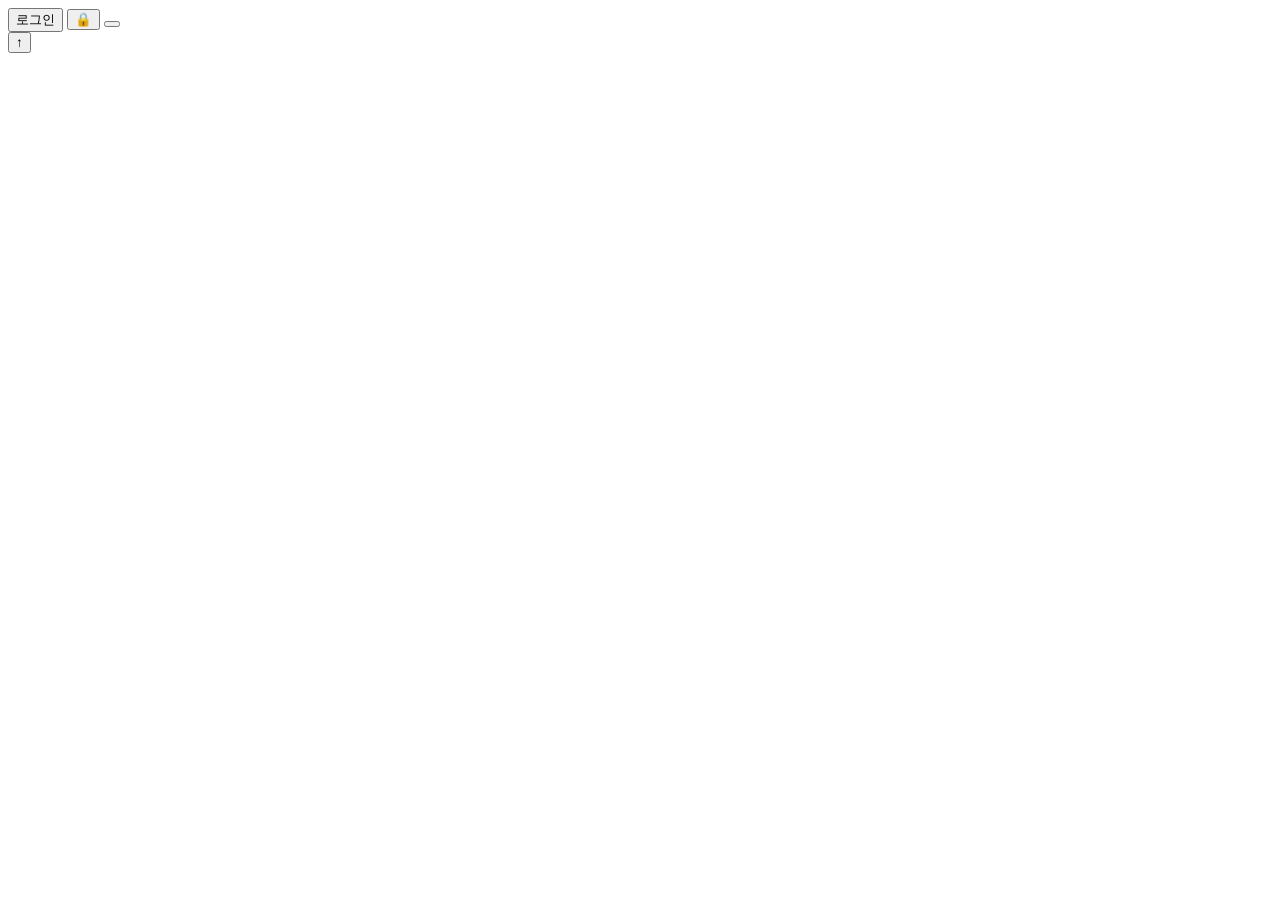
==== index.html @ ef43ac32 "Add files via upload" ====
<!doctype html>
<html lang="ko">
<head>
  <meta charset="utf-8">
  <meta name="viewport" content="width=device-width, initial-scale=1">
  <title>교육사회학</title>
  <link rel="stylesheet" href="styles.css">
</head>
<body>
  <header class="site-header" id="top">
    <div class="header-inner">
      <a class="brand" href="#top" id="brand"></a>
      <nav class="nav" id="nav" aria-label="주요 메뉴"></nav>
      <button class="auth-btn" id="authBtn" type="button">로그인</button>
      <button class="lock-btn" id="lockBtn" type="button" aria-label="관리자 로그인" title="관리자">🔒</button>
      <button class="menu-toggle" id="menuToggle" aria-label="메뉴 열기" aria-expanded="false" aria-controls="nav">
        <span></span><span></span><span></span>
      </button>
    </div>
  </header>

  <main id="app"></main>

  <footer class="site-footer" id="instructor"></footer>

  <button class="to-top" id="toTop" aria-label="맨 위로" title="맨 위로">↑</button>

  <script src="config.js"></script>
  <script src="store.js"></script>
  <script src="app.js"></script>
  <script src="participate.js"></script>
  <script src="sha256.js"></script>
  <script src="admin.js"></script>
  <script src="quiz.js"></script>
</body>
</html>
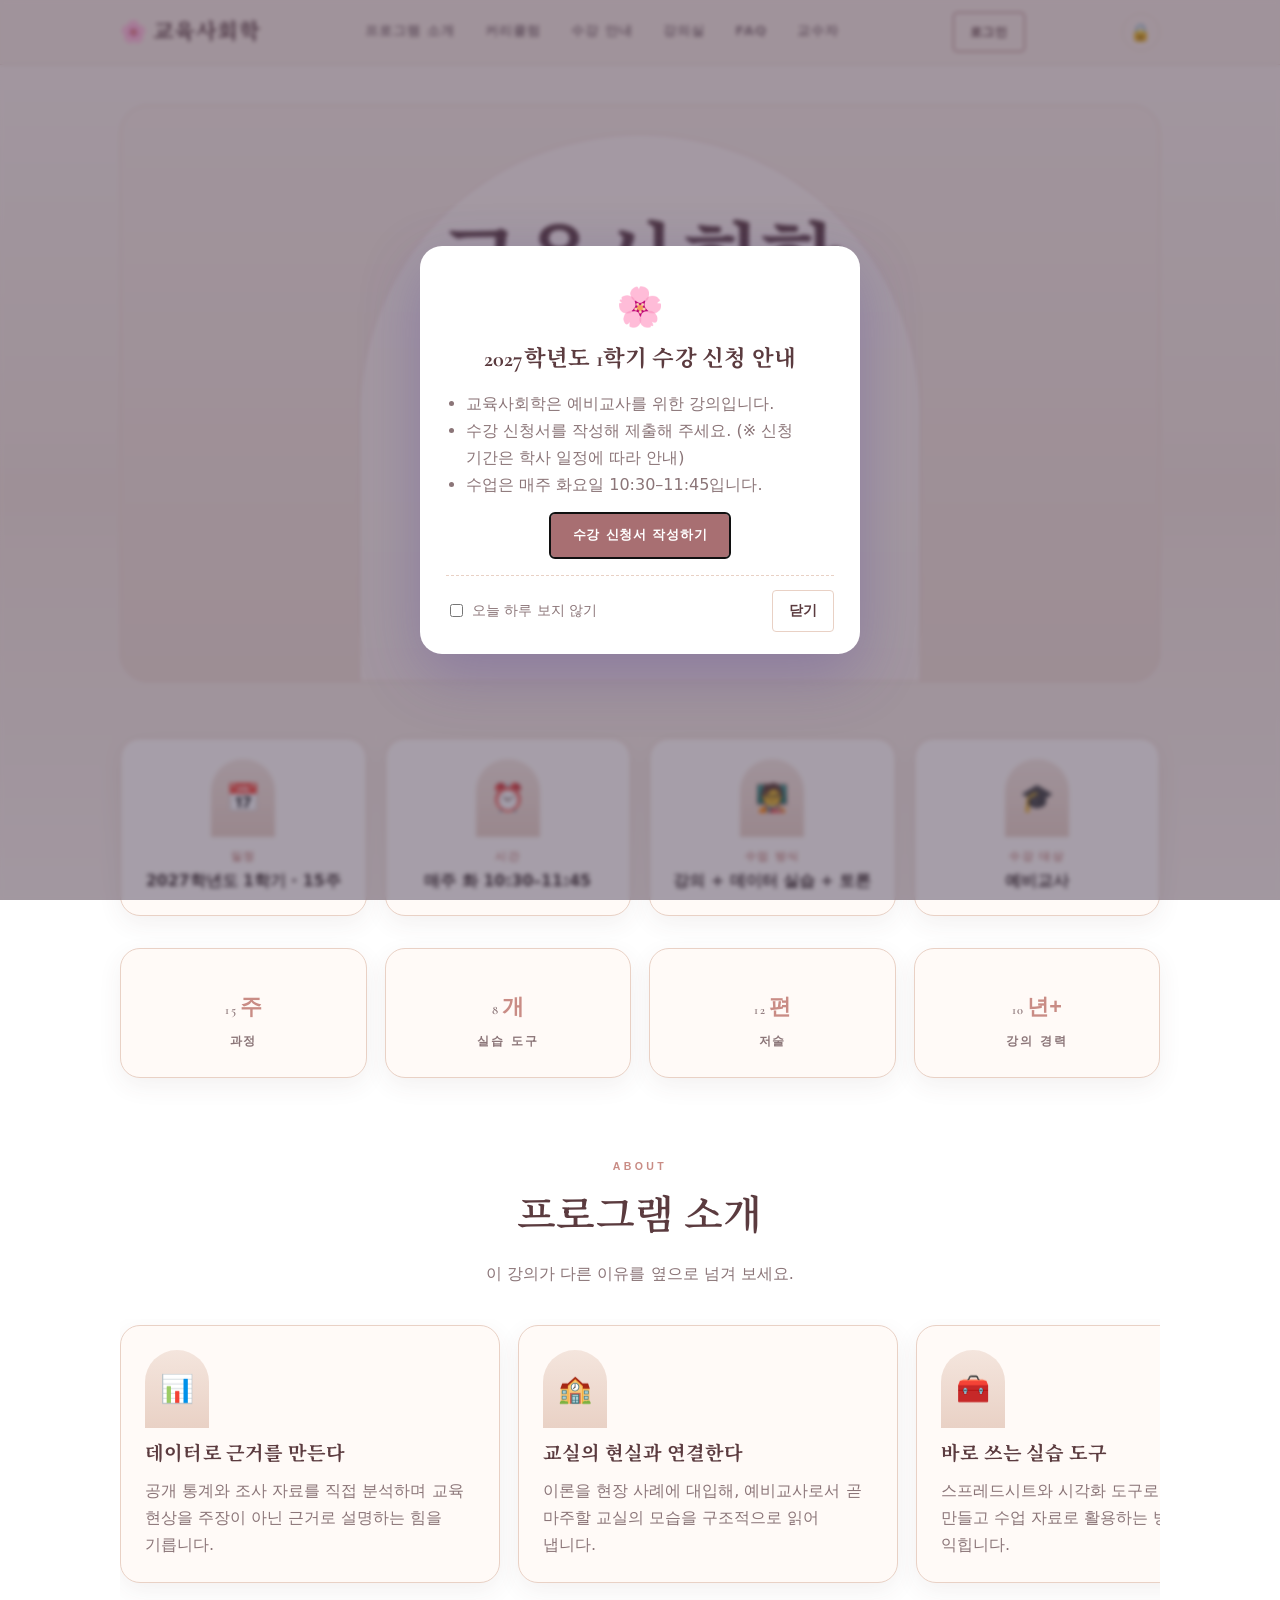
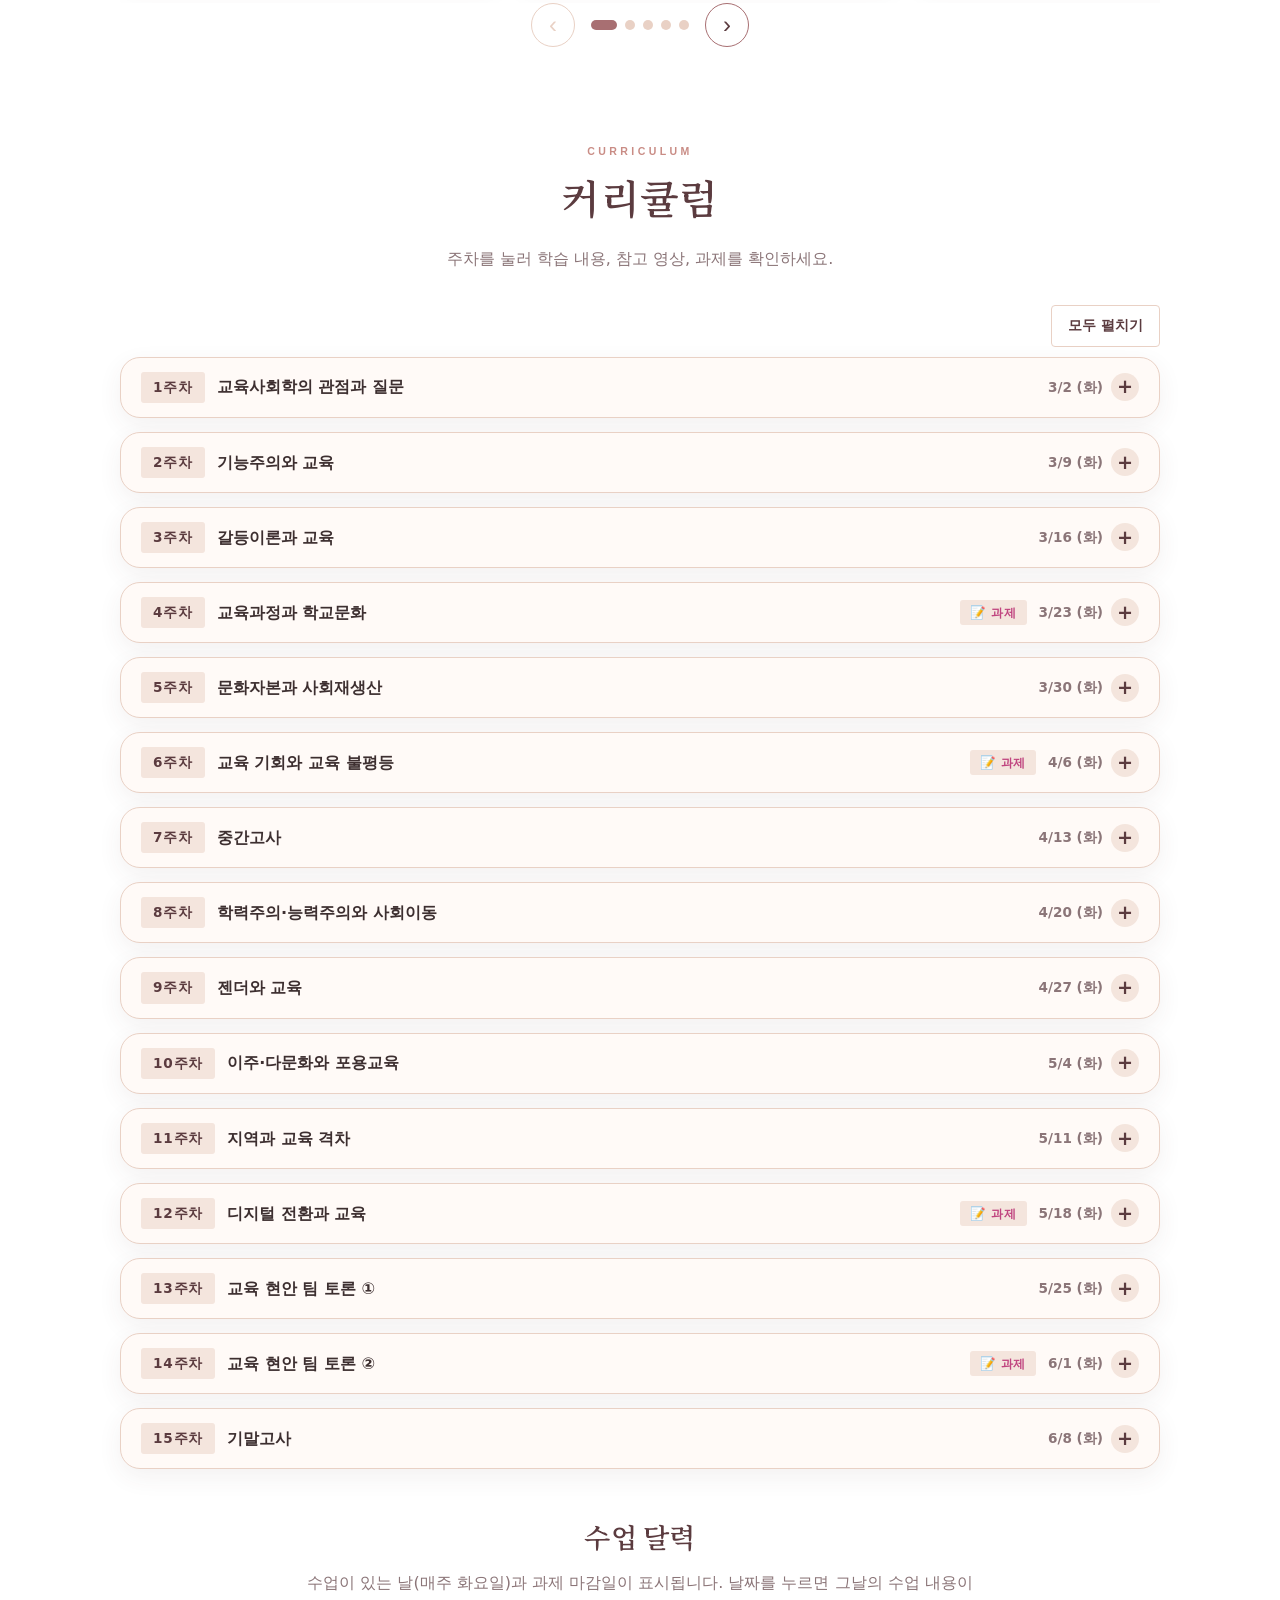
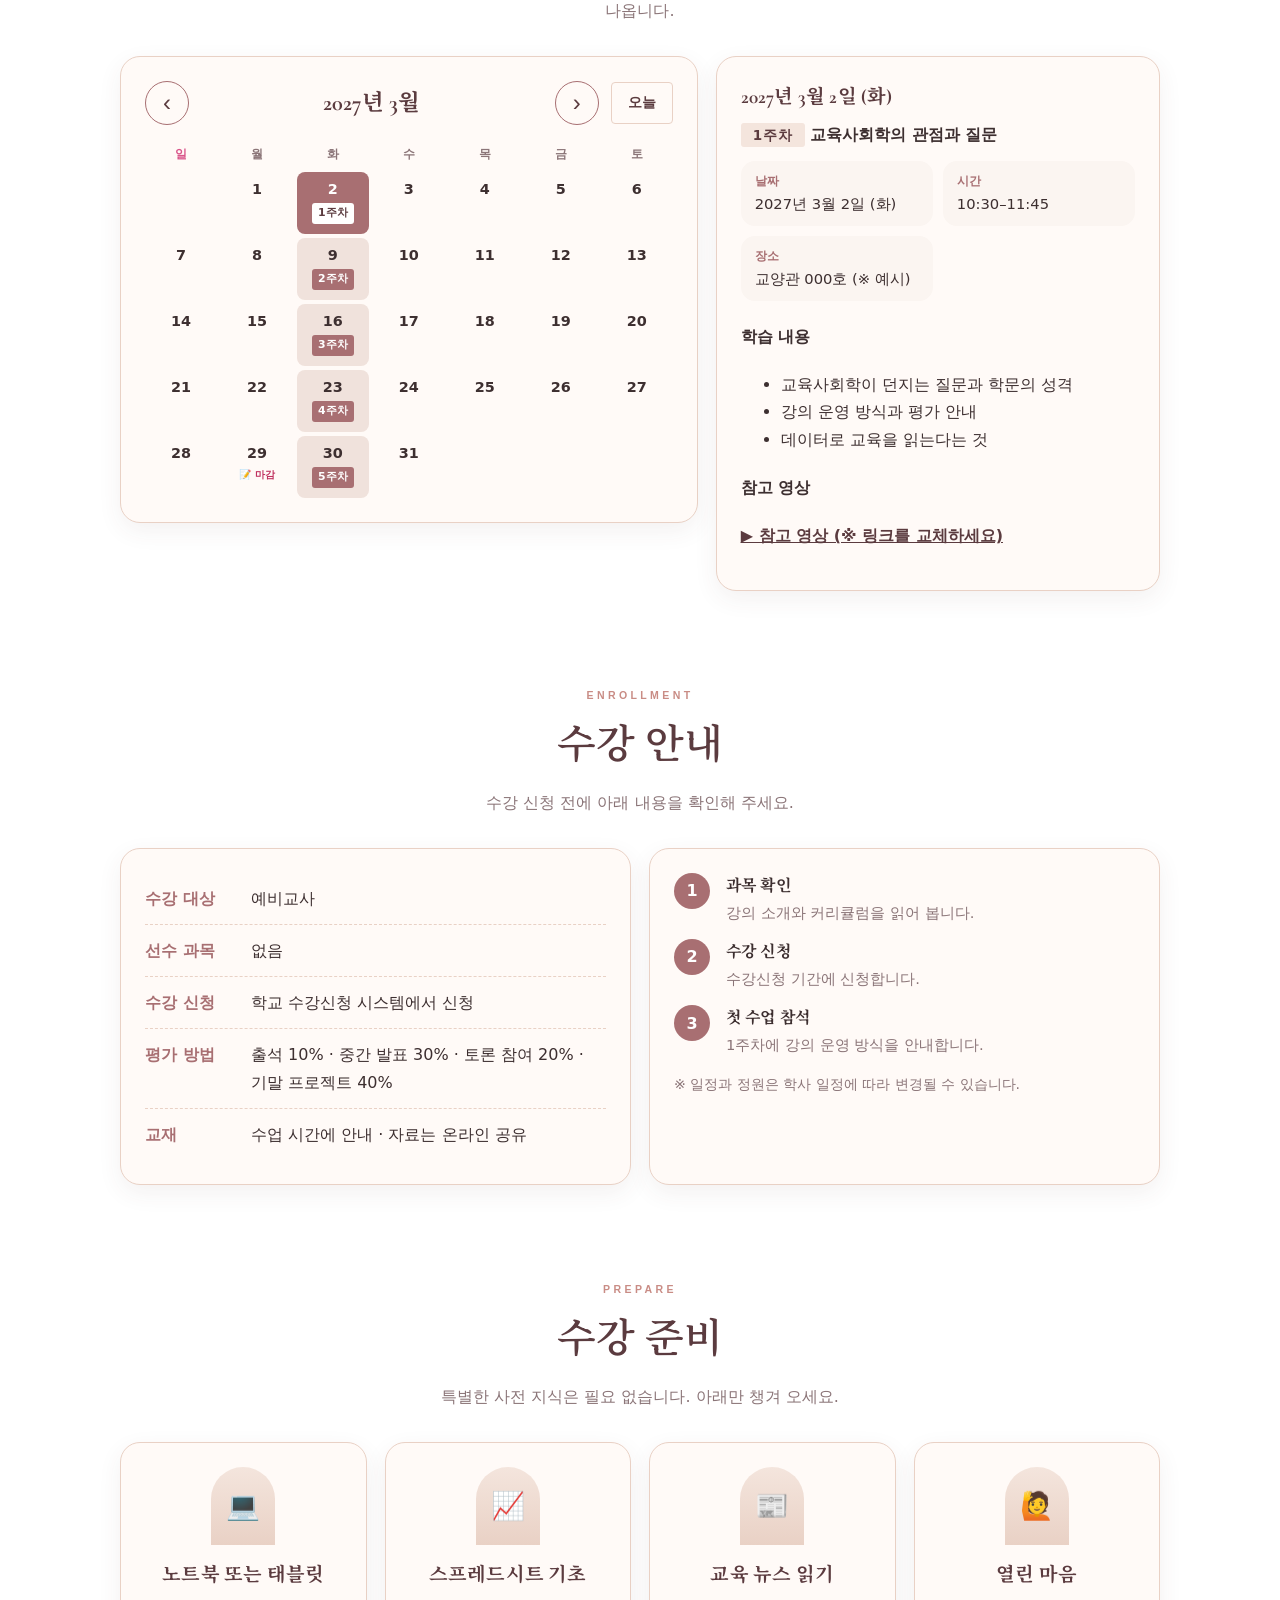
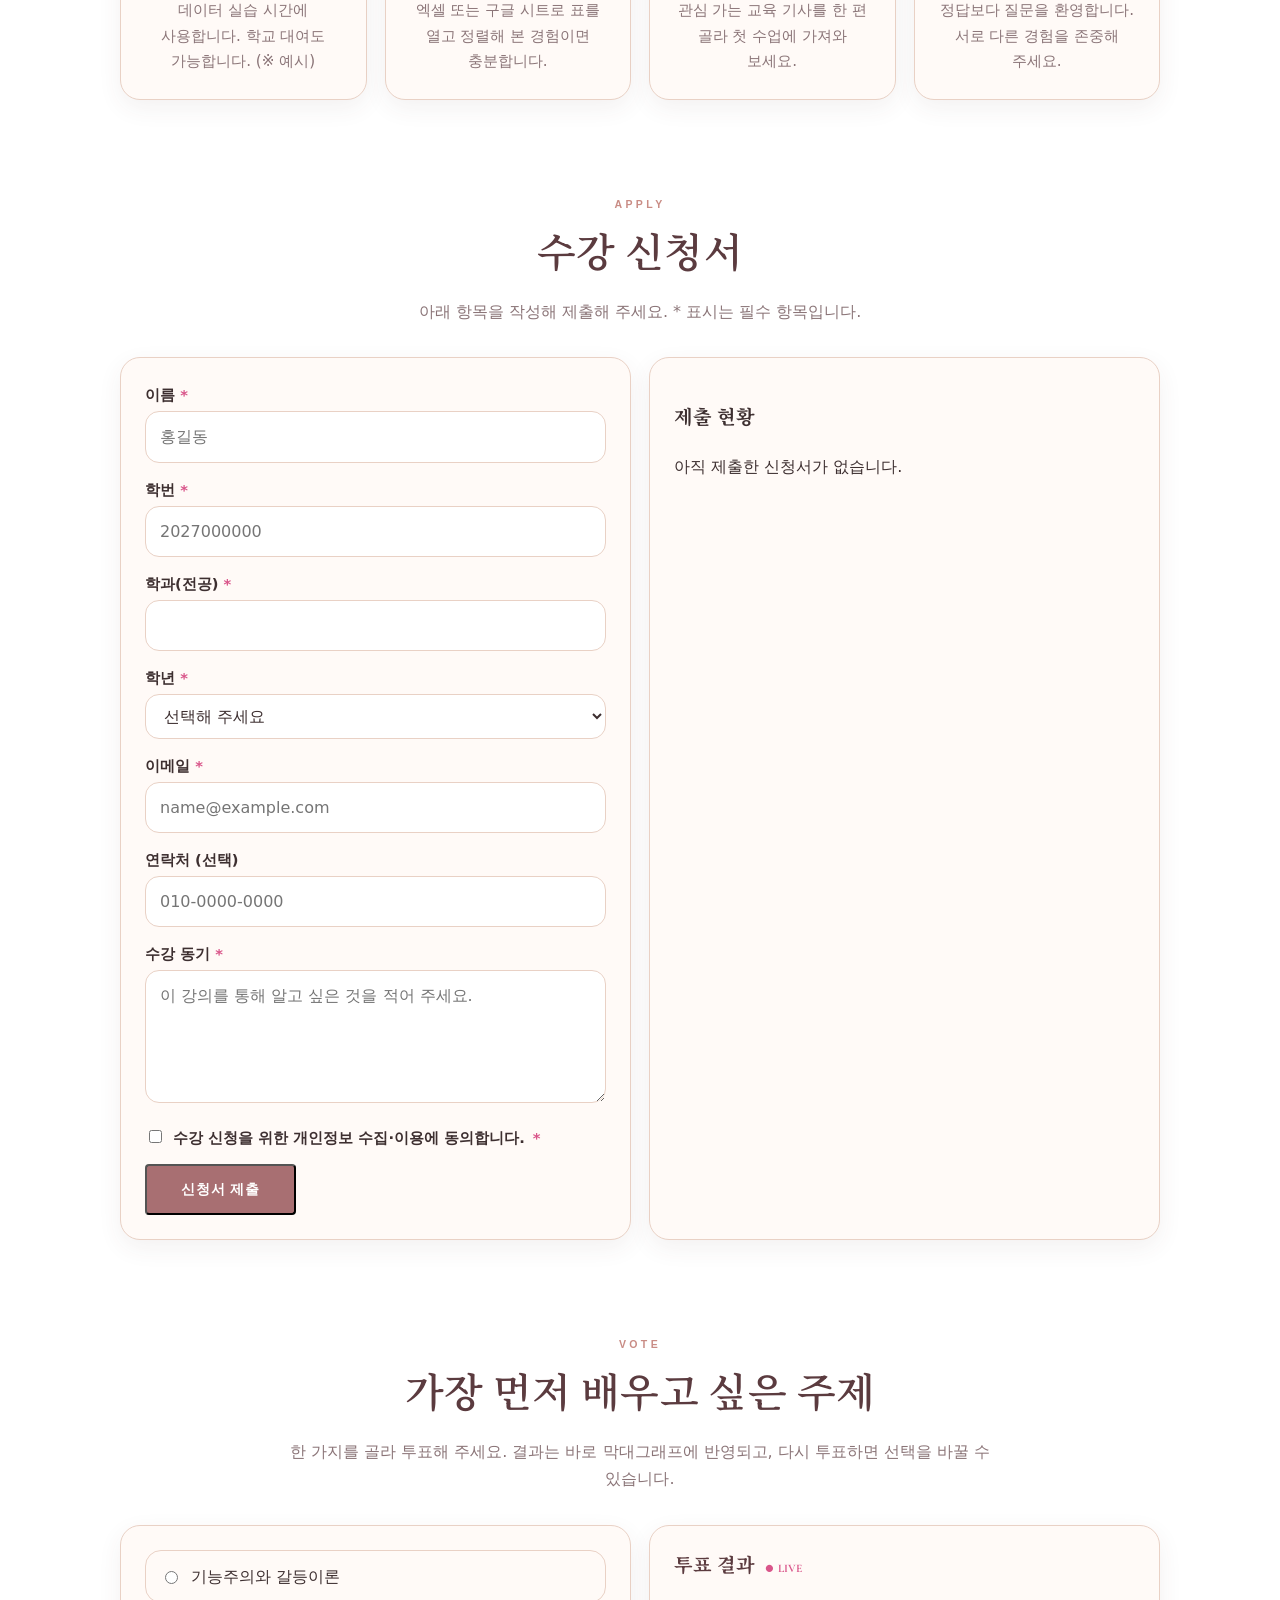
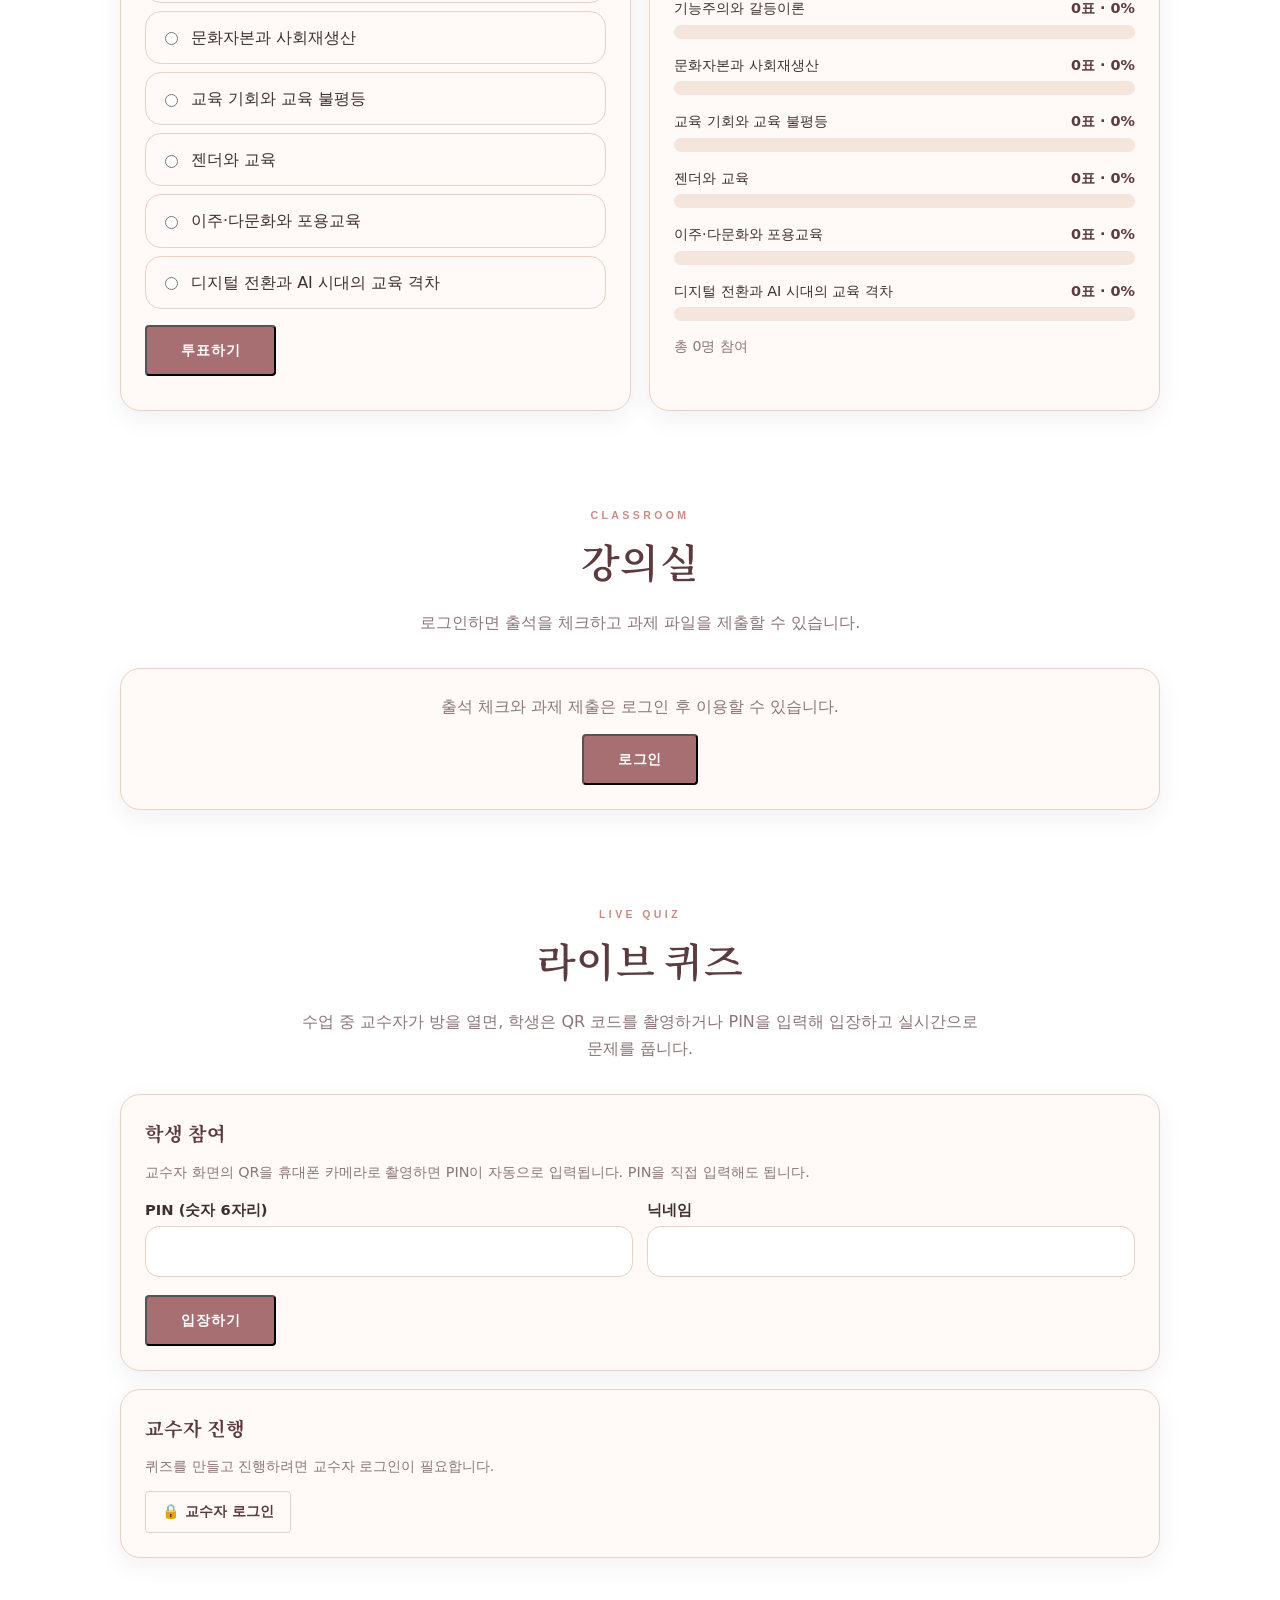
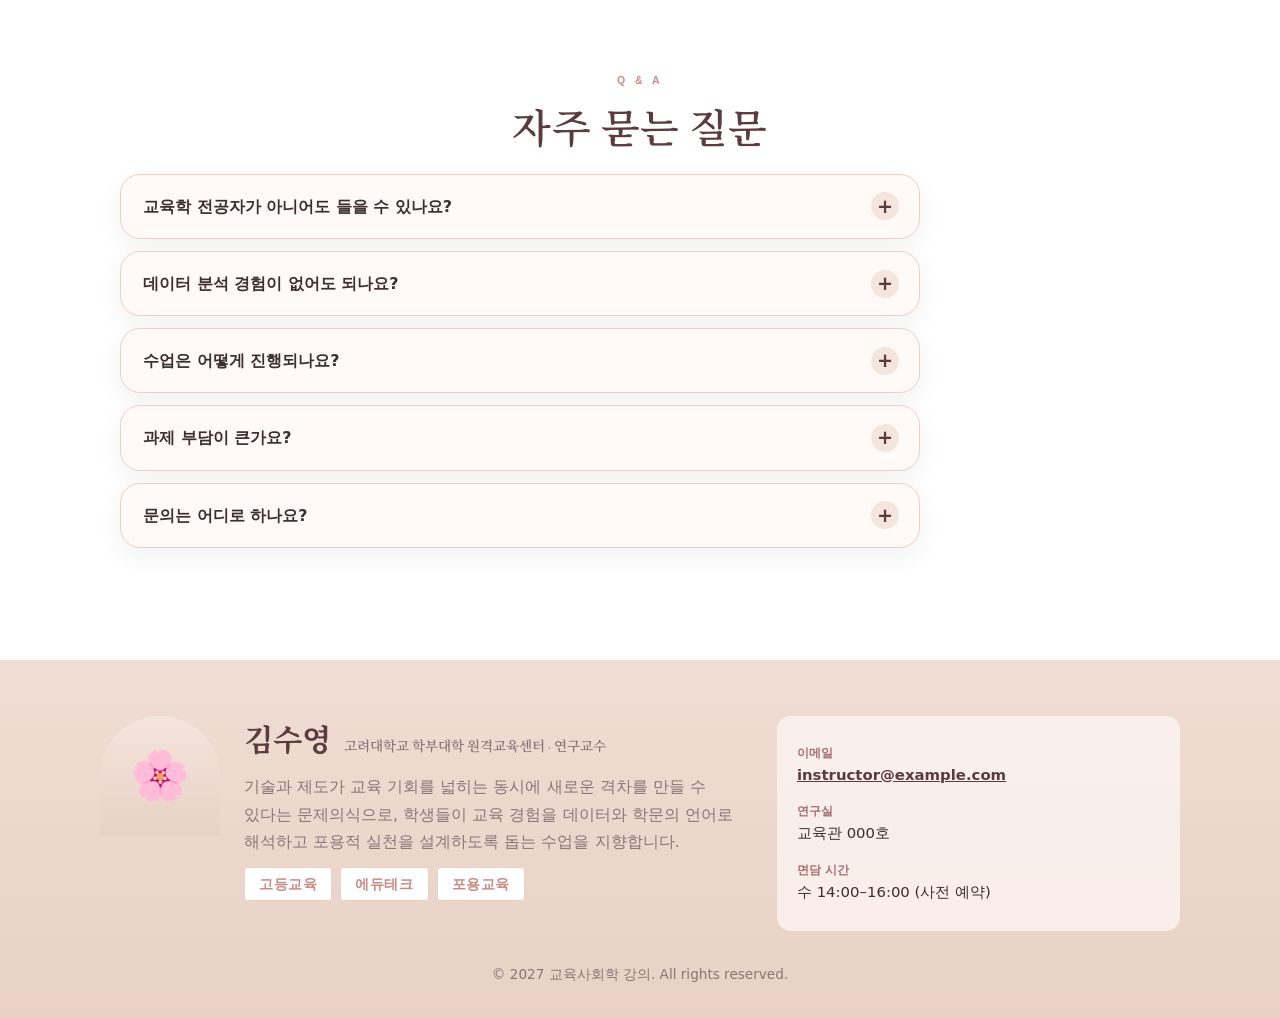
==== commit 78fda733: "Add files via upload" ====
--- a/index.html
+++ b/index.html
@@ -4,6 +4,9 @@
   <meta charset="utf-8">
   <meta name="viewport" content="width=device-width, initial-scale=1">
   <title>교육사회학</title>
+  <link rel="preconnect" href="https://fonts.googleapis.com">
+  <link rel="preconnect" href="https://fonts.gstatic.com" crossorigin>
+  <link rel="stylesheet" href="https://fonts.googleapis.com/css2?family=Cormorant+Garamond:wght@500;600;700&family=Noto+Serif+KR:wght@400;600;700&display=swap">
   <link rel="stylesheet" href="styles.css">
 </head>
 <body>
--- a/styles.css
+++ b/styles.css
@@ -0,0 +1,659 @@
+:root {
+  /* 벚꽃빛 블러시 + 더스티 로즈 (Fleur 스타일 참고) */
+  --pink-50: #fbf5f1;
+  --pink-100: #f4e5dd;
+  --pink-200: #e9d1c5;
+  --pink-400: #c98c85;
+  --purple-100: #f0e2dc;
+  --purple-300: #cfa99c;
+  --purple-500: #a86f72;
+  --purple-700: #5b3b3f;
+  --ink: #3d2f30;
+  --muted: #8b7578;
+  --card: #fffaf7;
+  --radius: 20px;
+  --shadow: 0 8px 24px rgba(91, 59, 63, .07);
+  --header-h: 64px;
+  --serif: "Cormorant Garamond", "Noto Serif KR", "Batang", serif;
+}
+
+* { box-sizing: border-box; }
+html { scroll-behavior: smooth; scroll-padding-top: calc(var(--header-h) + 12px); }
+body {
+  margin: 0;
+  font-family: "Pretendard", "Noto Sans KR", "Malgun Gothic", system-ui, sans-serif;
+  color: var(--ink);
+  line-height: 1.7;
+  background: linear-gradient(180deg, var(--pink-50), var(--purple-100) 60%, var(--pink-50));
+  background-attachment: fixed;
+  word-break: keep-all;
+}
+a { color: inherit; }
+
+/* Header */
+.site-header {
+  position: sticky; top: 0; z-index: 50;
+  background: rgba(244, 229, 221, .88);
+  backdrop-filter: blur(10px);
+  border-bottom: 1px solid var(--pink-200);
+}
+.header-inner {
+  max-width: 1080px; margin: 0 auto; padding: 0 20px;
+  height: var(--header-h);
+  display: flex; align-items: center; justify-content: space-between;
+}
+.brand { font-weight: 800; font-size: 1.15rem; text-decoration: none; color: var(--purple-700); }
+.nav { display: flex; gap: 4px; }
+.nav a {
+  text-decoration: none; padding: 8px 14px; border-radius: 999px;
+  font-size: .95rem; font-weight: 600; color: var(--muted);
+  transition: background .2s, color .2s;
+}
+.nav a:hover { background: var(--pink-100); color: var(--purple-700); }
+.nav a.active { background: var(--purple-500); color: #fff; }
+
+.menu-toggle {
+  display: none; width: 44px; height: 44px; border: 0; border-radius: 12px;
+  background: var(--pink-100); cursor: pointer; padding: 12px 10px;
+  flex-direction: column; justify-content: space-between;
+}
+.menu-toggle span { display: block; height: 2px; background: var(--purple-700); border-radius: 2px; }
+
+/* Layout */
+section { max-width: 1080px; margin: 0 auto; padding: 72px 20px 24px; }
+.section-title { font-size: clamp(1.6rem, 4vw, 2.1rem); margin: 0 0 8px; color: var(--purple-700); }
+.section-title::before { content: "🌸 "; font-size: .8em; }
+.section-lead { margin: 0 0 32px; color: var(--muted); max-width: 720px; }
+
+.card {
+  background: var(--card); border-radius: var(--radius);
+  box-shadow: var(--shadow); padding: 24px;
+  border: 1px solid var(--pink-100);
+}
+.grid { display: grid; gap: 18px; }
+.grid.cols-4 { grid-template-columns: repeat(auto-fit, minmax(220px, 1fr)); }
+.grid.cols-3 { grid-template-columns: repeat(auto-fit, minmax(260px, 1fr)); }
+
+/* Hero */
+.hero { position: relative; overflow: hidden; padding-top: 56px; padding-bottom: 32px; }
+.hero-card {
+  position: relative; z-index: 1; text-align: center;
+  background: linear-gradient(135deg, #fff, var(--pink-100) 55%, var(--purple-100));
+  border-radius: 36px; padding: 56px 24px 32px; box-shadow: var(--shadow);
+}
+.eyebrow {
+  display: inline-block; padding: 6px 16px; border-radius: 999px;
+  background: var(--purple-100); color: var(--purple-700); font-weight: 700; font-size: .85rem;
+}
+.hero h1 { font-size: clamp(2.4rem, 8vw, 4rem); margin: 16px 0 8px; color: var(--purple-700); letter-spacing: -.02em; }
+.hero .subtitle { font-size: clamp(1.15rem, 3.5vw, 1.6rem); font-weight: 700; color: var(--purple-500); margin: 0 0 14px; }
+.hero p.sub { font-size: 1.02rem; color: var(--muted); margin: 0 auto 28px; max-width: 640px; }
+.btn-row { display: flex; flex-wrap: wrap; gap: 12px; justify-content: center; margin-bottom: 12px; }
+.btn.ghost { background: #fff; color: var(--purple-700); border: 2px solid var(--purple-300); box-shadow: none; }
+.btn.ghost:hover { background: var(--purple-100); }
+
+/* Overview & stats */
+.overview, .stats { padding-top: 24px; padding-bottom: 8px; }
+.ov-card { text-align: center; padding: 20px 14px; }
+.ov-card .icon { font-size: 1.8rem; }
+.ov-card span { display: block; font-size: .8rem; font-weight: 700; color: var(--purple-500); }
+.ov-card b { display: block; margin-top: 2px; font-size: .98rem; }
+.stat-card { text-align: center; background: linear-gradient(135deg, #fff, var(--pink-100)); }
+.stat-card .num { font-size: clamp(2.2rem, 6vw, 3rem); font-weight: 800; color: var(--purple-700); line-height: 1.1; }
+.stat-card .num small { font-size: .45em; margin-left: 2px; color: var(--pink-400); }
+.stat-card span { color: var(--muted); font-weight: 600; font-size: .92rem; }
+.grid.two { grid-template-columns: repeat(auto-fit, minmax(300px, 1fr)); }
+
+/* Slider */
+.slider { position: relative; }
+.slides {
+  display: flex; gap: 18px; overflow-x: auto; scroll-snap-type: x mandatory;
+  padding: 6px 4px 20px; scrollbar-width: none; outline-offset: 4px;
+}
+.slides::-webkit-scrollbar { display: none; }
+.slide { flex: 0 0 min(86%, 380px); scroll-snap-align: start; }
+.slide .icon { font-size: 2.2rem; }
+.slide h3 { margin: 8px 0 6px; color: var(--purple-700); }
+.slide p { margin: 0; color: var(--muted); }
+.slider-ctrl { display: flex; align-items: center; justify-content: center; gap: 16px; }
+.arrow {
+  width: 44px; height: 44px; border-radius: 50%; border: 0; cursor: pointer; font-size: 1.5rem; line-height: 1;
+  background: var(--purple-500); color: #fff;
+}
+.arrow:disabled { background: var(--purple-100); color: var(--purple-300); cursor: default; }
+.dots { display: flex; gap: 8px; }
+.dot { width: 10px; height: 10px; padding: 0; border: 0; border-radius: 50%; background: var(--pink-200); cursor: pointer; }
+.dot.on { width: 26px; border-radius: 999px; background: var(--purple-500); }
+.tags { display: flex; flex-wrap: wrap; gap: 8px; justify-content: center; margin-bottom: 24px; }
+.tag { padding: 4px 14px; border-radius: 999px; background: #fff; border: 1px solid var(--pink-200); color: var(--pink-400); font-weight: 600; font-size: .9rem; }
+.btn {
+  display: inline-block; padding: 14px 28px; border-radius: 999px; text-decoration: none;
+  background: linear-gradient(135deg, var(--pink-400), var(--purple-500)); color: #fff; font-weight: 700;
+  box-shadow: 0 8px 20px rgba(139, 99, 209, .3); transition: transform .2s;
+}
+.btn:hover { transform: translateY(-2px); }
+.facts { display: grid; grid-template-columns: repeat(auto-fit, minmax(130px, 1fr)); gap: 12px; margin-top: 36px; }
+.fact { background: rgba(255,255,255,.8); border-radius: 18px; padding: 14px 8px; }
+.fact b { display: block; color: var(--purple-700); font-size: 1.05rem; }
+.fact span { font-size: .8rem; color: var(--muted); }
+
+/* Petals */
+.petals { position: absolute; inset: 0; pointer-events: none; z-index: 0; overflow: hidden; }
+.petal {
+  position: absolute; top: -30px; width: 14px; height: 14px;
+  background: var(--pink-200); border-radius: 100% 0 100% 0; opacity: .8;
+  animation: fall linear infinite;
+}
+@keyframes fall {
+  to { transform: translate(60px, 560px) rotate(360deg); opacity: 0; }
+}
+
+/* About */
+.about-card .icon { font-size: 2rem; }
+.about-card h3 { margin: 8px 0 6px; color: var(--purple-700); }
+.about-card p { margin: 0; color: var(--muted); font-size: .95rem; }
+
+/* Curriculum */
+.timeline { display: grid; gap: 14px; }
+.unit { display: flex; gap: 18px; align-items: center; padding: 16px 24px; }
+.week {
+  flex: 0 0 76px; text-align: center; padding: 8px 0; border-radius: 16px;
+  background: linear-gradient(135deg, var(--pink-100), var(--purple-100));
+  color: var(--purple-700); font-weight: 800; font-size: .9rem;
+}
+.unit h3 { margin: 0 0 2px; font-size: 1.05rem; }
+.unit p { margin: 0; color: var(--muted); font-size: .93rem; }
+
+/* Weekly accordion */
+.acc-tools { display: flex; justify-content: flex-end; margin-bottom: 10px; }
+.chip-btn {
+  border: 0; cursor: pointer; padding: 8px 16px; border-radius: 999px; font: inherit; font-size: .88rem; font-weight: 700;
+  background: var(--purple-100); color: var(--purple-700);
+}
+.chip-btn:hover { background: var(--pink-200); }
+.chip { padding: 2px 10px; border-radius: 999px; background: var(--pink-100); color: #c0457f; font-size: .78rem; font-weight: 700; white-space: nowrap; }
+details.wk-item summary { display: flex; align-items: center; gap: 12px; padding: 14px 56px 14px 20px; }
+.wk-no { flex: 0 0 auto; padding: 4px 12px; border-radius: 999px; font-size: .85rem; font-weight: 800; color: var(--purple-700); background: linear-gradient(135deg, var(--pink-100), var(--purple-100)); }
+.wk-title { flex: 1; min-width: 0; }
+.wk-date { flex: 0 0 auto; font-size: .85rem; font-weight: 600; color: var(--muted); }
+.wk-body { padding: 0 22px 22px; }
+.wk-body h4 { margin: 18px 0 6px; font-size: .95rem; color: var(--purple-500); }
+.wk-body ul { margin: 0; padding-left: 20px; color: var(--ink); }
+.wk-body p.muted, .cal-detail p.muted { margin: 0; padding: 0; color: var(--muted); }
+.wk-meta { display: grid; grid-template-columns: repeat(auto-fit, minmax(160px, 1fr)); gap: 10px; margin: 0; }
+.wk-meta div { background: var(--pink-50); border-radius: 14px; padding: 10px 14px; }
+.wk-meta dt { font-size: .75rem; font-weight: 700; color: var(--purple-500); }
+.wk-meta dd { margin: 0; font-size: .92rem; }
+.videos { list-style: none; padding-left: 0 !important; }
+.videos a { color: var(--purple-700); font-weight: 600; }
+.assign { margin-top: 20px; padding: 16px 18px; border-radius: 18px; background: linear-gradient(135deg, var(--pink-50), var(--purple-100)); border: 1px solid var(--pink-200); }
+.assign h4 { margin: 0 0 6px; color: var(--purple-700); }
+.assign p { margin: 0 0 10px; padding: 0; color: var(--ink); font-size: .93rem; }
+.due { display: flex; flex-wrap: wrap; align-items: center; gap: 8px 14px; margin-bottom: 12px; font-size: .9rem; }
+.countdown { padding: 3px 12px; border-radius: 999px; background: #fff; color: var(--purple-700); }
+.countdown.soon { background: #ffe3ea; color: #c0305f; }
+.countdown.closed { background: #eee; color: #888; }
+.btn.sm { padding: 10px 22px; font-size: .92rem; }
+.btn.disabled { background: #d9d2e4; color: #7b7189; box-shadow: none; pointer-events: none; }
+span.btn.disabled { display: inline-block; border-radius: 999px; font-weight: 700; }
+.sub-title { margin: 48px 0 6px; font-size: 1.4rem; color: var(--purple-700); }
+
+/* Calendar */
+.cal-wrap { display: grid; grid-template-columns: minmax(0, 1.3fr) minmax(0, 1fr); gap: 18px; align-items: start; }
+.cal-head { display: flex; align-items: center; gap: 12px; margin-bottom: 14px; }
+.cal-head b { flex: 1; text-align: center; font-size: 1.15rem; color: var(--purple-700); }
+.cal-grid { display: grid; grid-template-columns: repeat(7, minmax(0, 1fr)); gap: 4px; }
+.dow { text-align: center; font-size: .78rem; font-weight: 700; color: var(--muted); padding: 4px 0; }
+.dow.sun { color: #d9558a; }
+.blank { display: block; }
+.day {
+  min-height: 62px; padding: 4px 2px; border: 1px solid transparent; border-radius: 14px; cursor: pointer;
+  background: transparent; font: inherit; color: var(--ink); display: flex; flex-direction: column; align-items: center; gap: 2px;
+}
+.day:hover { background: var(--pink-50); }
+.day .dn { font-size: .9rem; font-weight: 600; }
+.day .tagc { font-size: .68rem; font-weight: 800; padding: 1px 6px; border-radius: 999px; background: var(--purple-500); color: #fff; }
+.day .flag { font-size: .62rem; font-weight: 700; color: #c0305f; }
+.day.has-class { background: var(--purple-100); }
+.day.today { border-color: var(--pink-400); }
+.day.sel { background: var(--purple-500); color: #fff; }
+.day.sel .tagc { background: #fff; color: var(--purple-700); }
+.day.sel .flag { color: #ffe3ea; }
+.cal-detail h3 { margin: 0 0 8px; color: var(--purple-700); }
+.detail-title { margin: 0 0 12px; font-weight: 700; }
+.due-note { margin-top: 12px; }
+
+/* Enroll */
+.info-list { display: grid; gap: 0; }
+.info-row { display: flex; gap: 16px; padding: 12px 0; border-bottom: 1px dashed var(--pink-200); }
+.info-row:last-child { border-bottom: 0; }
+.info-row dt { flex: 0 0 90px; font-weight: 700; color: var(--purple-500); }
+.info-row dd { margin: 0; }
+.steps { counter-reset: s; display: grid; gap: 14px; }
+.step { position: relative; padding-left: 52px; }
+.step::before {
+  counter-increment: s; content: counter(s);
+  position: absolute; left: 0; top: 0; width: 36px; height: 36px; border-radius: 50%;
+  background: var(--purple-500); color: #fff; display: grid; place-items: center; font-weight: 800;
+}
+.step h3 { margin: 0; font-size: 1rem; }
+.step p { margin: 0; color: var(--muted); font-size: .92rem; }
+.note { margin-top: 16px; color: var(--muted); font-size: .88rem; }
+
+/* FAQ */
+.faq-list { display: grid; gap: 12px; max-width: 800px; }
+details.card { padding: 0; }
+details summary {
+  list-style: none; cursor: pointer; padding: 18px 56px 18px 22px; font-weight: 700; position: relative;
+}
+details summary::-webkit-details-marker { display: none; }
+details summary::after {
+  content: "+"; position: absolute; right: 20px; top: 50%; transform: translateY(-50%);
+  width: 28px; height: 28px; border-radius: 50%; background: var(--pink-100);
+  color: var(--purple-700); display: grid; place-items: center; font-size: 1.2rem; line-height: 1;
+}
+details[open] summary::after { content: "–"; background: var(--purple-500); color: #fff; }
+details p { margin: 0; padding: 0 22px 20px; color: var(--muted); }
+
+/* Instructor */
+.profile { display: flex; gap: 28px; align-items: flex-start; }
+.avatar {
+  flex: 0 0 120px; height: 120px; border-radius: 50%; display: grid; place-items: center;
+  font-size: 3rem; background: linear-gradient(135deg, var(--pink-200), var(--purple-300));
+}
+.profile h3 { margin: 0; font-size: 1.5rem; color: var(--purple-700); }
+.profile .role { color: var(--muted); margin-bottom: 10px; }
+.profile ul { list-style: none; padding: 0; margin: 14px 0 0; color: var(--muted); font-size: .93rem; }
+.profile li b { color: var(--purple-500); margin-right: 8px; }
+.tags.left { justify-content: flex-start; margin: 12px 0 0; }
+
+/* Header auth */
+.auth-btn {
+  margin-left: 8px; border: 0; cursor: pointer; padding: 8px 16px; border-radius: 999px; font: inherit; font-size: .88rem; font-weight: 700;
+  background: var(--purple-500); color: #fff; white-space: nowrap;
+}
+.auth-btn:hover { background: var(--purple-700); }
+
+.lock-btn { margin-left: 6px; width: 38px; height: 38px; border: 0; border-radius: 50%; cursor: pointer; font-size: 1.05rem; background: var(--pink-100); }
+.lock-btn:hover { background: var(--pink-200); }
+body.no-scroll { overflow: hidden; }
+
+/* Live quiz */
+.qz-card { margin-bottom: 18px; }
+.qz-card h3 { margin: 0 0 8px; color: var(--purple-700); }
+.qz-card .muted { margin: 0 0 12px; color: var(--muted); font-size: .9rem; }
+.qz-card .small { font-size: .8rem; margin: 6px 0 0; }
+.qz-row { display: grid; grid-template-columns: repeat(auto-fit, minmax(180px, 1fr)); gap: 0 14px; }
+.qz-q { border: 1px solid var(--pink-200); border-radius: 18px; padding: 12px 14px; margin-bottom: 12px; background: var(--pink-50); }
+.qz-q-head { display: flex; justify-content: space-between; align-items: center; margin-bottom: 8px; color: var(--purple-700); }
+.qz-q-tools { display: flex; gap: 4px; align-items: center; }
+.qz-q-tools select { width: auto; padding: 4px 8px; border-radius: 999px; font-size: .82rem; }
+.qz-q-tools button { border: 0; cursor: pointer; padding: 4px 10px; border-radius: 999px; font: inherit; font-size: .8rem; background: #fff; color: var(--purple-700); }
+.qz-q textarea, .qz-q input[type="text"] { margin-bottom: 8px; }
+.qz-opt-edit { display: flex; align-items: center; gap: 8px; }
+.qz-opt-edit input[type="text"] { flex: 1; margin-bottom: 8px; }
+.qz-radio { display: flex; align-items: center; gap: 4px; cursor: pointer; margin-bottom: 8px; }
+.qz-radio input { accent-color: var(--purple-500); }
+.shape { display: inline-grid; place-items: center; width: 28px; height: 28px; border-radius: 8px; font-size: .9rem; color: #fff; background: rgba(0,0,0,.18); flex: 0 0 auto; }
+.qz-radio .s0 { background: #e8607f; } .qz-radio .s1 { background: #8b63d1; } .qz-radio .s2 { background: #e8a028; } .qz-radio .s3 { background: #3fae83; }
+.qz-ai { margin: 10px 0; padding: 12px 16px; border: 1.5px dashed var(--purple-300); border-radius: 18px; }
+.qz-ai summary { cursor: pointer; font-weight: 800; color: var(--purple-700); }
+.qz-ai-manual { margin-top: 14px; }
+.qz-ai-manual summary { font-size: .9rem; }
+.qz-msg { margin: 8px 0 0; font-size: .88rem; color: var(--purple-700); }
+.qz-msg.bad { color: #c0305f; }
+.qz-err { margin: 10px 0; padding: 12px 16px; border-radius: 14px; background: #ffe9f0; color: #8f2149; font-size: .92rem; }
+.qz-err[hidden] { display: none; }
+.qz-past { margin-top: 22px; padding-top: 14px; border-top: 1px dashed var(--pink-200); }
+.qz-past h4 { margin: 0 0 8px; color: var(--purple-500); }
+.qz-past-row { display: flex; flex-wrap: wrap; justify-content: space-between; gap: 6px 12px; align-items: center; padding: 6px 0; font-size: .88rem; }
+.qz-lobby { display: grid; grid-template-columns: auto 1fr; gap: 24px; align-items: start; }
+.qz-join { text-align: center; }
+.qz-pin { margin-bottom: 10px; }
+.qz-pin small { display: block; color: var(--muted); font-weight: 700; }
+.qz-pin b { font-size: 2.6rem; letter-spacing: .12em; color: var(--purple-700); }
+.qz-qr { width: 216px; height: 216px; padding: 8px; background: #fff; border-radius: 16px; border: 1px solid var(--pink-200); display: grid; place-items: center; margin: 0 auto; font-size: .85rem; color: var(--muted); }
+.qz-qr img, .qz-qr canvas { max-width: 100%; height: auto; }
+.qz-link { word-break: break-all; font-size: .8rem; color: var(--muted); }
+.qz-warn { padding: 10px 14px; border-radius: 12px; background: #fff3d9; color: #8a5a00; font-size: .85rem; }
+.qz-players { display: flex; flex-wrap: wrap; gap: 6px; min-height: 28px; }
+.qz-top { display: flex; align-items: center; justify-content: space-between; gap: 12px; margin-bottom: 8px; }
+.qz-timer { display: grid; place-items: center; min-width: 44px; height: 44px; padding: 0 8px; border-radius: 50%; background: var(--purple-500); color: #fff; font-size: 1.2rem; }
+.qz-question { font-size: clamp(1.15rem, 3.2vw, 1.6rem) !important; margin: 16px 0 !important; color: var(--ink) !important; line-height: 1.45; }
+.qz-opts { display: grid; grid-template-columns: repeat(2, minmax(0, 1fr)); gap: 10px; }
+.qz-opt { display: flex; align-items: center; gap: 10px; padding: 16px; border: 0; border-radius: 18px; color: #fff; font: inherit; font-weight: 700; text-align: left; min-height: 64px; }
+button.qz-opt { cursor: pointer; transition: transform .1s; }
+button.qz-opt:not(:disabled):active { transform: scale(.97); }
+button.qz-opt:disabled { cursor: default; opacity: .55; }
+button.qz-opt.picked:disabled { opacity: 1; box-shadow: 0 0 0 4px var(--purple-700); }
+.qo0 { background: #e8607f; } .qo1 { background: #8b63d1; } .qo2 { background: #e8a028; } .qo3 { background: #3fae83; }
+.qz-answered, .qz-wait { margin: 14px 0 0; text-align: center; color: var(--purple-700); font-weight: 700; }
+.qz-bars { display: grid; gap: 10px; }
+.qz-bar { padding: 10px 12px; border-radius: 16px; background: var(--pink-50); border-left: 8px solid transparent; }
+.qz-bar.qo0 { border-color: #e8607f; background: #fdecef; } .qz-bar.qo1 { border-color: #8b63d1; background: #f1ebfb; }
+.qz-bar.qo2 { border-color: #e8a028; background: #fdf3e0; } .qz-bar.qo3 { border-color: #3fae83; background: #e6f6ee; }
+.qz-bar .shape { width: 22px; height: 22px; font-size: .75rem; }
+.qz-bar.right { box-shadow: 0 0 0 3px #3fae83; font-weight: 800; }
+.qz-bar-label { display: flex; align-items: center; gap: 6px; font-size: .92rem; color: var(--ink); }
+.qz-bar-track { display: flex; align-items: center; gap: 10px; margin-top: 6px; }
+.qz-bar-fill { height: 12px; border-radius: 999px; background: var(--purple-500); min-width: 4px; transition: width .6s ease; }
+.qz-bar-track b { color: var(--purple-700); }
+.qz-explain { margin: 14px 0 0; padding: 12px 16px; border-radius: 14px; background: var(--purple-100); color: var(--purple-700); font-size: .92rem; }
+.qz-board { list-style: none; margin: 12px 0; padding: 0; display: grid; gap: 6px; }
+.qz-board li { display: flex; align-items: center; gap: 12px; padding: 10px 14px; border-radius: 14px; background: var(--pink-50); }
+.qz-board .rk { display: grid; place-items: center; width: 28px; height: 28px; border-radius: 50%; background: var(--purple-500); color: #fff; font-weight: 800; font-size: .85rem; }
+.qz-board .nm { flex: 1; min-width: 0; overflow: hidden; text-overflow: ellipsis; white-space: nowrap; }
+.qz-board b { color: var(--purple-700); }
+.qz-podium { display: flex; justify-content: center; align-items: flex-end; gap: 12px; margin: 16px 0; }
+.qz-podium .pd { display: grid; gap: 2px; justify-items: center; padding: 14px 18px; border-radius: 18px 18px 8px 8px; background: var(--purple-100); min-width: 96px; }
+.qz-podium .pd0 { background: linear-gradient(180deg, #ffe9a8, #fff3d0); padding-top: 26px; }
+.qz-podium .medal { font-size: 1.8rem; }
+.qz-center { text-align: center; padding: 8px 0; }
+.qz-center .qz-big { font-size: 3rem; }
+.qz-center.good h3 { color: #2f8f5b; } .qz-center.bad h3 { color: #c0305f; }
+.qz-gain { margin: 0 0 8px; font-size: 1.6rem; font-weight: 800; color: var(--purple-700); }
+
+/* Notices */
+.notice-list { display: grid; gap: 12px; }
+.notice.pinned { border-color: var(--pink-400); }
+.n-head { display: flex; flex-wrap: wrap; align-items: center; gap: 8px 12px; }
+.n-head h3 { margin: 0; flex: 1; min-width: 0; font-size: 1.05rem; color: var(--purple-700); }
+.n-head time { font-size: .82rem; color: var(--muted); }
+.notice p { margin: 8px 0 0; white-space: pre-line; color: var(--ink); }
+
+/* Admin */
+.admin { position: fixed; inset: 0; z-index: 400; overflow-y: auto; background: linear-gradient(180deg, var(--pink-50), var(--purple-100)); }
+.admin[hidden] { display: none; }
+.admin-bar { position: sticky; top: 0; z-index: 2; display: flex; flex-wrap: wrap; align-items: center; gap: 8px 14px; padding: 12px 20px; background: rgba(255,246,250,.95); border-bottom: 1px solid var(--pink-200); }
+.admin-bar b { color: var(--purple-700); }
+.admin-note { flex: 1; font-size: .82rem; color: var(--muted); min-width: 160px; }
+.admin-bar-btns { display: flex; gap: 8px; }
+.admin-tabs { display: flex; gap: 6px; overflow-x: auto; padding: 10px 20px; background: rgba(239,231,251,.95); scrollbar-width: none; }
+.admin-tabs::-webkit-scrollbar { display: none; }
+.admin-tabs button { flex: 0 0 auto; border: 0; cursor: pointer; padding: 8px 16px; border-radius: 999px; font: inherit; font-size: .9rem; font-weight: 700; background: #fff; color: var(--muted); }
+.admin-tabs button.on { background: var(--purple-500); color: #fff; }
+.admin-body { max-width: 960px; margin: 0 auto; padding: 20px 20px 80px; display: grid; gap: 16px; }
+.admin-body h3 { margin: 0 0 8px; color: var(--purple-700); }
+.admin-body .muted { margin: 0 0 12px; color: var(--muted); font-size: .9rem; }
+.admin-actions { display: flex; flex-wrap: wrap; gap: 10px; margin-top: 14px; }
+.chip-btn.danger { background: #ffe3ea; color: #a8284f; }
+.tbl-wrap { overflow-x: auto; border-radius: 14px; border: 1px solid var(--pink-100); }
+.tbl { border-collapse: collapse; width: 100%; font-size: .86rem; white-space: nowrap; }
+.tbl th, .tbl td { padding: 8px 10px; text-align: left; border-bottom: 1px solid var(--pink-100); }
+.tbl th { background: var(--pink-50); color: var(--purple-700); position: sticky; top: 0; }
+.tbl td.st-present, .tbl td.st-late, .tbl td.st-absent, .tbl td.st-upcoming { text-align: center; font-weight: 800; }
+.ed-group { border: 1.5px dashed var(--pink-200); border-radius: 18px; padding: 10px 16px 6px; margin: 0 0 14px; }
+.ed-group legend { padding: 0 8px; font-weight: 800; color: var(--purple-500); }
+.ed-list { margin-bottom: 14px; }
+.ed-list-head { margin-bottom: 8px; color: var(--purple-700); }
+.ed-item { border: 1px solid var(--pink-200); border-radius: 18px; padding: 12px 14px 4px; margin-bottom: 10px; background: var(--pink-50); }
+.ed-item-head { display: flex; justify-content: space-between; align-items: center; gap: 8px; margin-bottom: 10px; font-weight: 700; font-size: .9rem; }
+.ed-tools { display: flex; gap: 4px; flex: 0 0 auto; }
+.ed-tools button { border: 0; cursor: pointer; padding: 4px 10px; border-radius: 999px; font: inherit; font-size: .8rem; background: #fff; color: var(--purple-700); }
+.ed-opt { margin-bottom: 10px; }
+.ed-opt > .chip-btn { margin-top: -4px; }
+.admin-body .card .field small { font-weight: 400; color: var(--muted); }
+
+/* Forms */
+.sr { position: absolute; width: 1px; height: 1px; overflow: hidden; clip: rect(0 0 0 0); white-space: nowrap; }
+.field { margin-bottom: 14px; }
+.field label { display: block; margin-bottom: 4px; font-weight: 700; font-size: .92rem; }
+.req { color: #d9558a; font-style: normal; }
+input[type="text"], input[type="email"], input[type="tel"], input:not([type]), select, textarea, .field input:not([type="checkbox"]) {
+  width: 100%; padding: 11px 14px; border: 1.5px solid var(--pink-200); border-radius: 14px; background: #fff; color: var(--ink);
+  font: inherit;
+}
+textarea { resize: vertical; }
+input:focus, select:focus, textarea:focus { outline: 2px solid var(--purple-300); outline-offset: 1px; }
+[aria-invalid="true"] { border-color: #d9558a !important; background: #fff6f9; }
+.err { margin: 4px 0 0; min-height: 0; color: #c0305f; font-size: .85rem; }
+.field.check label { display: flex; gap: 8px; align-items: flex-start; font-weight: 600; }
+.field.check input { margin-top: 5px; }
+.form-errors { margin: 4px 0 16px; padding: 12px 16px; border-radius: 14px; background: #ffe9f0; color: #8f2149; font-size: .92rem; }
+.form-errors p { margin: 2px 0; }
+
+/* Poll */
+.poll-opts { border: 0; padding: 0; margin: 0 0 16px; display: grid; gap: 8px; }
+.opt { display: flex; gap: 10px; align-items: center; padding: 12px 14px; border: 1.5px solid var(--pink-200); border-radius: 16px; cursor: pointer; }
+.opt:hover { background: var(--pink-50); }
+.opt:has(input:checked) { border-color: var(--purple-500); background: var(--purple-100); font-weight: 700; }
+.opt input { accent-color: var(--purple-500); }
+.poll-h { margin: 0 0 14px; color: var(--purple-700); }
+.live { margin-left: 6px; font-size: .72rem; color: #d9558a; font-weight: 800; }
+.bar-row { margin-bottom: 14px; }
+.bar-label { display: flex; justify-content: space-between; gap: 12px; font-size: .9rem; margin-bottom: 4px; }
+.bar-label b { flex: 0 0 auto; color: var(--purple-700); }
+.track { height: 14px; border-radius: 999px; background: var(--pink-100); overflow: hidden; }
+.fill { height: 100%; border-radius: 999px; background: linear-gradient(90deg, var(--pink-400), var(--purple-300)); transition: width .6s ease; }
+.bar-row.top .fill { background: linear-gradient(90deg, var(--purple-300), var(--purple-500)); }
+.bar-row.top .bar-label span { font-weight: 800; }
+#pollMsg, #pollTotal { margin: 10px 0 0; font-size: .88rem; color: var(--muted); }
+
+/* Classroom */
+.login-need { text-align: center; }
+.login-need p { margin: 0 0 14px; color: var(--muted); }
+.who { display: flex; align-items: center; justify-content: space-between; gap: 12px; margin-bottom: 18px; }
+#classroom h3 { margin: 0 0 8px; color: var(--purple-700); }
+#classroom p.muted { margin: 0 0 12px; color: var(--muted); font-size: .9rem; }
+.att-list { list-style: none; margin: 0; padding: 0; display: grid; gap: 6px; }
+.att-row { display: flex; flex-wrap: wrap; align-items: center; gap: 8px 10px; padding: 8px 10px; border-radius: 14px; }
+.att-row.today { background: var(--purple-100); }
+.att-date { font-size: .88rem; color: var(--muted); }
+.att-status { margin-left: auto; font-size: .85rem; font-weight: 700; }
+.st-present { color: #2f8f5b; }
+.st-late { color: #c77a12; }
+.st-absent { color: #c0305f; }
+.st-upcoming { color: var(--muted); }
+.asg { padding: 14px 16px; margin-bottom: 12px; border-radius: 18px; background: var(--pink-50); border: 1px solid var(--pink-100); transition: box-shadow .3s; }
+.asg.flash { box-shadow: 0 0 0 4px var(--purple-300); }
+.asg h4 { margin: 0 0 4px; color: var(--purple-700); }
+.sub-ok { margin: 0 0 10px; color: #2f8f5b; font-size: .9rem; font-weight: 600; }
+.sub-none { margin: 0 0 10px; color: var(--muted); font-size: .9rem; }
+.link-btn { border: 0; background: none; padding: 0; margin-left: 6px; color: var(--purple-700); font: inherit; font-weight: 700; text-decoration: underline; cursor: pointer; }
+.upload { display: flex; flex-wrap: wrap; gap: 8px; align-items: center; }
+.upload input[type="file"] { flex: 1 1 200px; min-width: 0; font-size: .85rem; }
+.msg { margin: 8px 0 0; font-size: .86rem; color: var(--purple-700); }
+.msg.bad { color: #c0305f; }
+
+/* Dialogs, toast, confetti */
+.dlg { border: 0; border-radius: 28px; padding: 28px 26px 22px; width: min(92vw, 440px); color: var(--ink); background: #fff; box-shadow: 0 20px 60px rgba(90, 58, 154, .3); }
+.dlg::backdrop { background: rgba(59, 47, 74, .45); backdrop-filter: blur(2px); }
+.dlg h3 { margin: 0 0 8px; color: var(--purple-700); }
+.dlg-actions { display: flex; justify-content: flex-end; gap: 10px; margin-top: 16px; }
+.dlg .muted { margin: 0 0 14px; color: var(--muted); font-size: .88rem; }
+.popup { text-align: center; }
+.popup-emoji { font-size: 2.4rem; }
+.popup ul { text-align: left; margin: 12px 0 0; padding-left: 20px; color: var(--muted); }
+.popup .dlg-actions { justify-content: center; }
+.popup-foot { display: flex; justify-content: space-between; align-items: center; gap: 12px; margin-top: 18px; padding-top: 14px; border-top: 1px dashed var(--pink-200); font-size: .88rem; color: var(--muted); }
+.popup-foot label { display: flex; align-items: center; gap: 6px; cursor: pointer; }
+.toast {
+  position: fixed; left: 50%; bottom: 24px; z-index: 300; transform: translate(-50%, 20px); opacity: 0; pointer-events: none;
+  padding: 12px 22px; border-radius: 999px; background: var(--purple-700); color: #fff; font-size: .92rem; font-weight: 600;
+  box-shadow: 0 8px 24px rgba(90, 58, 154, .35); transition: all .3s; max-width: 90vw; text-align: center;
+}
+.toast.show { opacity: 1; transform: translate(-50%, 0); }
+.confetti { position: fixed; inset: 0; z-index: 250; pointer-events: none; }
+
+/* Footer & to-top */
+.site-footer {
+  margin-top: 72px; padding: 56px 20px 32px; color: var(--ink);
+  background: linear-gradient(180deg, var(--pink-100), var(--purple-100));
+  border-radius: 40px 40px 0 0; scroll-margin-top: var(--header-h);
+}
+.footer-inner { max-width: 1080px; margin: 0 auto; display: grid; grid-template-columns: 1.6fr 1fr; gap: 32px; }
+.footer-profile { display: flex; gap: 24px; align-items: flex-start; }
+.footer-profile h2 { margin: 0 0 6px; color: var(--purple-700); font-size: 1.5rem; }
+.footer-profile h2 small { font-size: .85rem; font-weight: 600; color: var(--muted); margin-left: 6px; }
+.footer-profile p { margin: 0; color: var(--muted); }
+.avatar img { width: 100%; height: 100%; object-fit: cover; border-radius: 50%; }
+.contact { list-style: none; margin: 0; padding: 20px; background: rgba(255,255,255,.75); border-radius: var(--radius); font-size: .93rem; align-self: start; }
+.contact li { padding: 6px 0; }
+.contact b { display: block; font-size: .78rem; color: var(--purple-500); }
+.contact a { color: var(--purple-700); font-weight: 700; }
+.copy { max-width: 1080px; margin: 32px auto 0; text-align: center; font-size: .85rem; color: var(--muted); }
+.to-top {
+  position: fixed; right: 18px; bottom: 18px; z-index: 60; width: 48px; height: 48px;
+  border: 0; border-radius: 50%; cursor: pointer; font-size: 1.3rem; font-weight: 800;
+  background: linear-gradient(135deg, var(--pink-400), var(--purple-500)); color: #fff;
+  box-shadow: 0 8px 20px rgba(139, 99, 209, .35);
+  opacity: 0; visibility: hidden; transform: translateY(10px); transition: all .25s;
+}
+.to-top.show { opacity: 1; visibility: visible; transform: none; }
+
+/* Mobile */
+@media (max-width: 760px) {
+  .menu-toggle { display: flex; margin-left: 8px; }
+  .brand { margin-right: auto; }
+  .auth-btn { padding: 8px 12px; font-size: .8rem; max-width: 130px; overflow: hidden; text-overflow: ellipsis; }
+  .lock-btn { margin-left: 4px; }
+  .admin-bar, .admin-tabs, .admin-body { padding-left: 14px; padding-right: 14px; }
+  .nav {
+    position: absolute; top: var(--header-h); left: 0; right: 0; flex-direction: column;
+    background: rgba(255, 246, 250, .98); padding: 8px 16px 16px; border-bottom: 1px solid var(--pink-200);
+    display: none;
+  }
+  .nav.open { display: flex; }
+  .nav a { padding: 12px 14px; }
+  section { padding-top: 56px; }
+  .footer-inner { grid-template-columns: 1fr; }
+  .footer-profile { flex-direction: column; align-items: center; text-align: center; }
+  .tags.left { justify-content: center; }
+  .qz-lobby { grid-template-columns: 1fr; }
+  .qz-opts { grid-template-columns: 1fr; }
+  .qz-opts.stu { grid-template-columns: repeat(2, minmax(0, 1fr)); }
+  .qz-opt { padding: 14px 12px; font-size: .95rem; }
+  .qz-podium .pd { min-width: 80px; padding: 12px; }
+  .cal-wrap { grid-template-columns: minmax(0, 1fr); }
+  .day { min-height: 54px; }
+  .day .tagc { font-size: .6rem; padding: 1px 4px; }
+  .day .flag { font-size: 0; }
+  .day .flag::before { content: "📝"; font-size: .7rem; }
+  details.wk-item summary { flex-wrap: wrap; gap: 6px 10px; padding-right: 52px; }
+  .wk-title { flex-basis: 100%; order: 3; }
+  .wk-date { margin-left: auto; }
+  .info-row { flex-direction: column; gap: 2px; }
+}
+
+@media (prefers-reduced-motion: reduce) {
+  html { scroll-behavior: auto; }
+  .petal { animation: none; display: none; }
+}
+
+/* =========================================================
+   Fleur 스타일 다듬기 — 세리프 제목, 아치(arch) 프레임, 절제된 블러시 톤
+   (위의 기본 규칙을 덮어쓰므로 파일 맨 끝에 둡니다)
+   ========================================================= */
+body { background: linear-gradient(180deg, #f8eee8, #f1e1d8 55%, #f8eee8); background-attachment: fixed; }
+
+/* 헤더 · 메뉴: 가늘고 넓은 글자 간격 */
+.brand { font-family: var(--serif); font-weight: 700; font-size: 1.35rem; letter-spacing: .02em; }
+.nav { gap: 2px; }
+.nav a { padding: 8px 14px; border-radius: 0; font-size: .82rem; font-weight: 600; letter-spacing: .08em; background: none !important; border-bottom: 1.5px solid transparent; }
+.nav a:hover { color: var(--purple-700); border-bottom-color: var(--pink-400); }
+.nav a.active { color: var(--purple-700); border-bottom-color: var(--purple-500); }
+.auth-btn { border-radius: 4px; background: transparent; color: var(--purple-700); border: 1px solid var(--purple-500); font-size: .78rem; letter-spacing: .06em; }
+.auth-btn:hover { background: var(--purple-500); color: #fff; }
+.lock-btn { background: transparent; border: 1px solid var(--pink-200); }
+.menu-toggle { border-radius: 4px; background: transparent; border: 1px solid var(--pink-200); }
+
+/* 섹션 제목: 위에 작은 영문 라벨, 세리프 제목 */
+.section-title { font-family: var(--serif); font-weight: 600; letter-spacing: .01em; font-size: clamp(1.8rem, 4.5vw, 2.5rem); text-align: center; margin-bottom: 10px; }
+.section-title::before { display: block; margin-bottom: 6px; font-family: "Pretendard", "Noto Sans KR", sans-serif; font-size: .66rem; font-weight: 700; letter-spacing: .32em; color: var(--pink-400); content: "SECTION"; }
+#about .section-title::before { content: "ABOUT"; }
+#curriculum .section-title::before { content: "CURRICULUM"; }
+#enroll .section-title::before { content: "ENROLLMENT"; }
+#prepare .section-title::before { content: "PREPARE"; }
+#apply .section-title::before { content: "APPLY"; }
+#poll .section-title::before { content: "VOTE"; }
+#classroom .section-title::before { content: "CLASSROOM"; }
+#quiz .section-title::before { content: "LIVE QUIZ"; }
+#faq .section-title::before { content: "Q & A"; }
+#notices .section-title::before { content: "NOTICE"; }
+.section-lead { text-align: center; margin-left: auto; margin-right: auto; }
+.sub-title { font-family: var(--serif); font-weight: 600; text-align: center; font-size: 1.7rem; }
+
+/* 카드: 얇은 테두리, 은은한 그림자 */
+.card { border: 1px solid var(--pink-200); box-shadow: var(--shadow); }
+h3, .unit h3, .about-card h3, .slide h3 { font-family: var(--serif); font-weight: 700; letter-spacing: .01em; }
+h3 { font-size: 1.2em; }
+
+/* 버튼: 단정한 직사각형 */
+.btn { border-radius: 4px; background: var(--purple-500); box-shadow: none; letter-spacing: .06em; font-size: .88rem; font-weight: 700; padding: 14px 34px; text-transform: none; }
+.btn:hover { background: var(--purple-700); transform: none; }
+.btn.sm { padding: 10px 22px; font-size: .82rem; }
+.btn.ghost { background: transparent; color: var(--purple-700); border: 1px solid var(--purple-500); }
+.btn.ghost:hover { background: var(--pink-100); }
+.chip-btn { border-radius: 4px; background: transparent; border: 1px solid var(--pink-200); }
+.chip-btn:hover { background: var(--pink-100); }
+.arrow { border-radius: 50%; background: transparent; border: 1px solid var(--purple-500); color: var(--purple-700); }
+.arrow:disabled { background: transparent; border-color: var(--pink-200); color: var(--pink-200); }
+.dot.on { background: var(--purple-500); }
+.chip, .tag { border-radius: 3px; letter-spacing: .04em; }
+
+/* 첫 화면: 아치 모양 배경 + 세리프 제목 */
+.hero { padding-top: 40px; }
+.hero-card {
+  position: relative; overflow: hidden; border-radius: 28px; border: 1px solid var(--pink-200);
+  background: linear-gradient(180deg, #f6e8e1, #efdcd2); box-shadow: none; padding: 72px 24px 48px;
+}
+.hero-card::before {
+  content: ""; position: absolute; left: 50%; top: 28px; transform: translateX(-50%);
+  width: min(78%, 560px); height: calc(100% - 28px); border-radius: 999px 999px 0 0;
+  background: rgba(255, 250, 247, .55); border: 1px solid rgba(201, 140, 133, .35); border-bottom: 0;
+}
+.hero-card > * { position: relative; }
+.hero h1 { font-family: var(--serif); font-weight: 700; font-size: clamp(3rem, 10vw, 5.2rem); letter-spacing: .01em; }
+.hero .subtitle { font-family: var(--serif); font-weight: 600; letter-spacing: .04em; color: var(--purple-500); }
+.hero p.sub { max-width: 470px; }
+.eyebrow { border-radius: 3px; background: transparent; border: 1px solid var(--purple-500); letter-spacing: .18em; font-size: .72rem; }
+
+/* 정보·통계 카드: 아치 아이콘 프레임 */
+.ov-card .icon, .about-card .icon, .slide .icon {
+  display: grid; place-items: center; width: 64px; height: 78px; margin: 0 auto 10px;
+  border-radius: 999px 999px 4px 4px; background: linear-gradient(180deg, var(--pink-100), var(--pink-200)); font-size: 1.7rem;
+}
+.about-card, .slide { text-align: center; }
+.about-card .icon { margin-bottom: 14px; }
+.slide .icon { margin-left: 0; margin-right: auto; }
+.slide { text-align: left; }
+.ov-card span { letter-spacing: .12em; text-transform: uppercase; font-size: .7rem; color: var(--pink-400); }
+.stat-card { background: var(--card); }
+.stat-card .num { font-family: var(--serif); font-weight: 700; }
+.stat-card .num small { color: var(--pink-400); font-family: "Pretendard", "Noto Sans KR", sans-serif; }
+.stat-card span { letter-spacing: .14em; font-size: .78rem; }
+
+/* 주차·달력 */
+.wk-no { border-radius: 3px; background: var(--pink-100); letter-spacing: .06em; }
+.day { border-radius: 8px; }
+.day .tagc { border-radius: 3px; }
+.cal-head b { font-family: var(--serif); font-size: 1.4rem; }
+
+/* 교수자 푸터 */
+.site-footer { background: linear-gradient(180deg, #f0ddd3, #e9d1c5); border-radius: 0; margin-top: 88px; }
+.footer-profile h2 { font-family: var(--serif); font-size: 1.9rem; }
+.avatar { border-radius: 999px 999px 8px 8px; background: linear-gradient(180deg, var(--pink-100), var(--pink-200)); }
+.avatar img { border-radius: 999px 999px 8px 8px; }
+.contact { border-radius: 14px; background: rgba(255, 250, 247, .7); }
+
+/* 라이브 퀴즈 보기 색: 차분한 톤 */
+.qo0 { background: #c9707f; } .qo1 { background: #8d6a9f; } .qo2 { background: #c49a52; } .qo3 { background: #6f9c8a; }
+.qz-radio .s0 { background: #c9707f; } .qz-radio .s1 { background: #8d6a9f; } .qz-radio .s2 { background: #c49a52; } .qz-radio .s3 { background: #6f9c8a; }
+.qz-bar.qo0 { border-color: #c9707f; background: #f9e9eb; } .qz-bar.qo1 { border-color: #8d6a9f; background: #f0e9f3; }
+.qz-bar.qo2 { border-color: #c49a52; background: #f8efdd; } .qz-bar.qo3 { border-color: #6f9c8a; background: #e8f1ed; }
+.qz-pin b { font-family: var(--serif); }
+
+.to-top { background: var(--purple-500); box-shadow: 0 6px 16px rgba(91, 59, 63, .25); }
+
+/* 대화상자 */
+.dlg { border-radius: 22px; }
+.dlg h3 { font-family: var(--serif); font-size: 1.4rem; }
+.toast { border-radius: 4px; }
+
+@media (max-width: 760px) {
+  .nav { background: rgba(244, 229, 221, .98); }
+  .nav a { padding: 12px 14px; border-bottom: 0; border-left: 2px solid transparent; }
+  .nav a.active { border-left-color: var(--purple-500); }
+  .hero-card { padding: 56px 18px 36px; }
+  .hero-card::before { width: 92%; }
+}
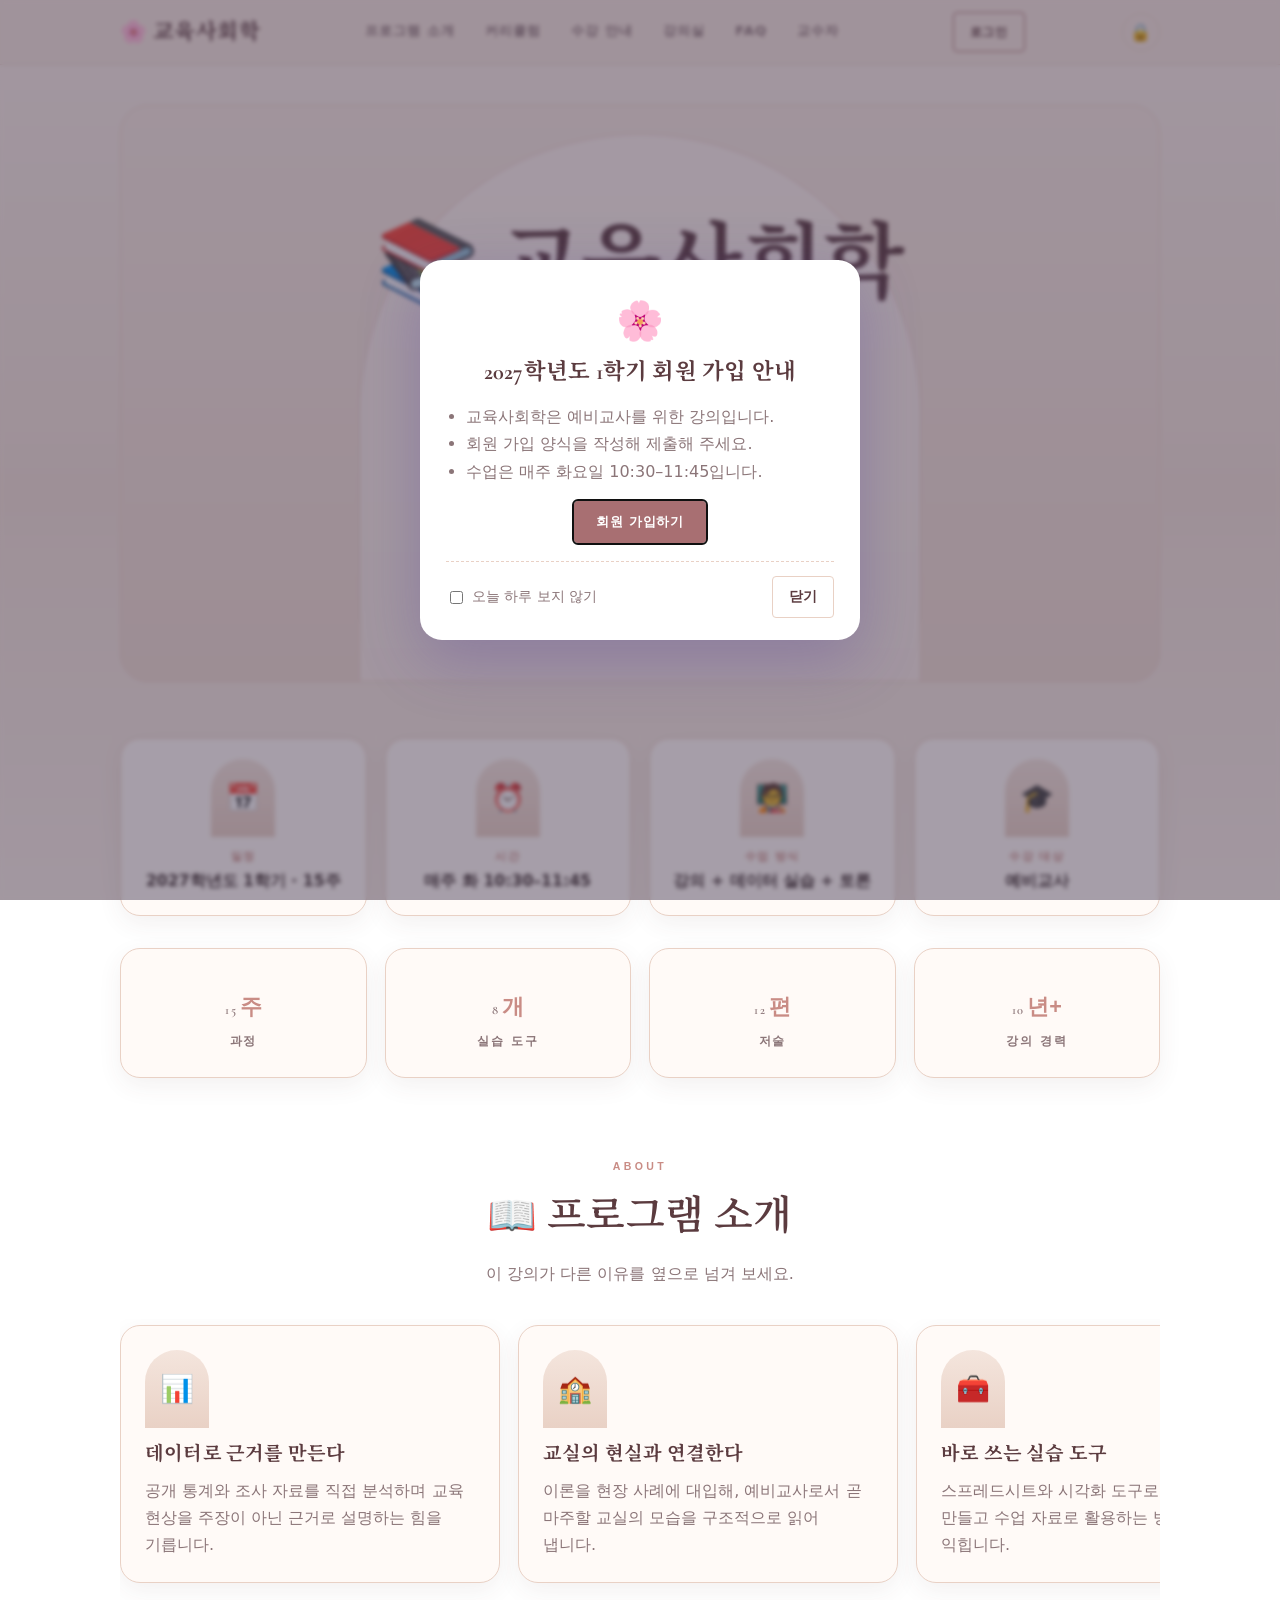
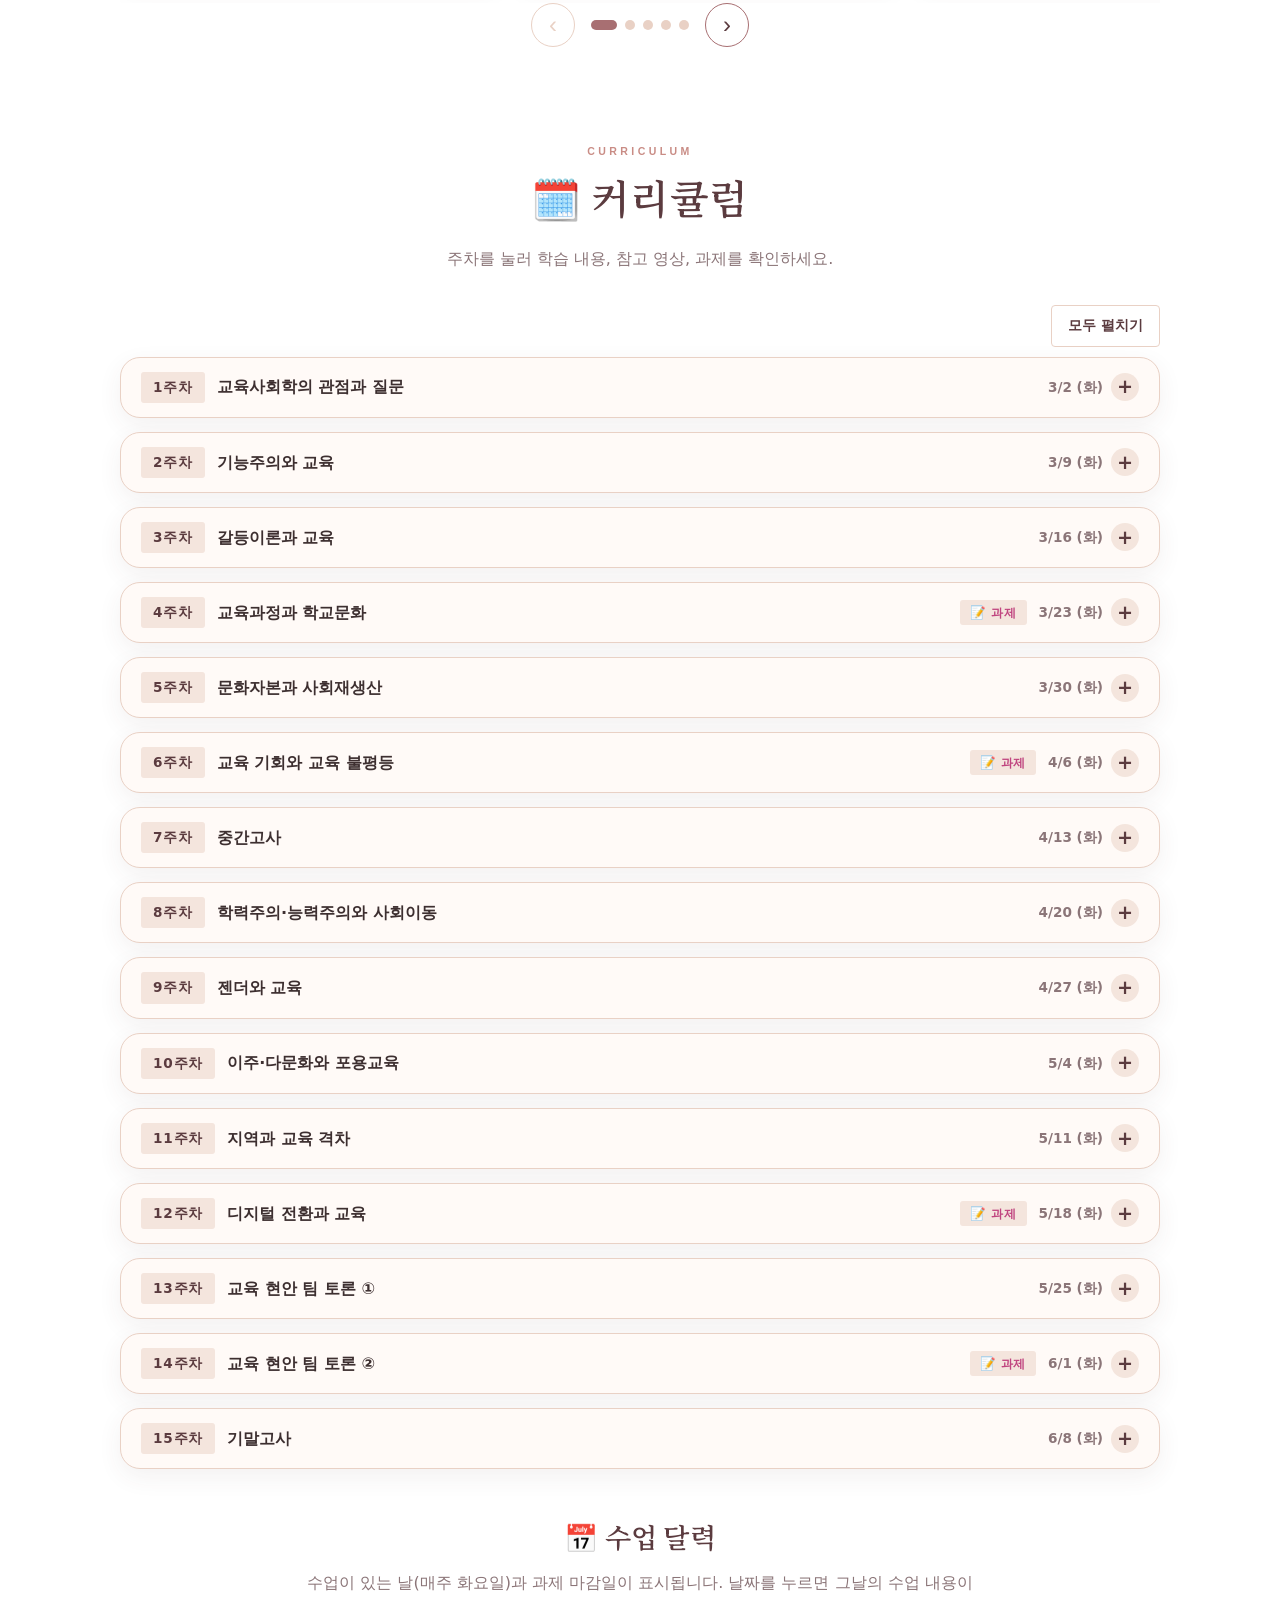
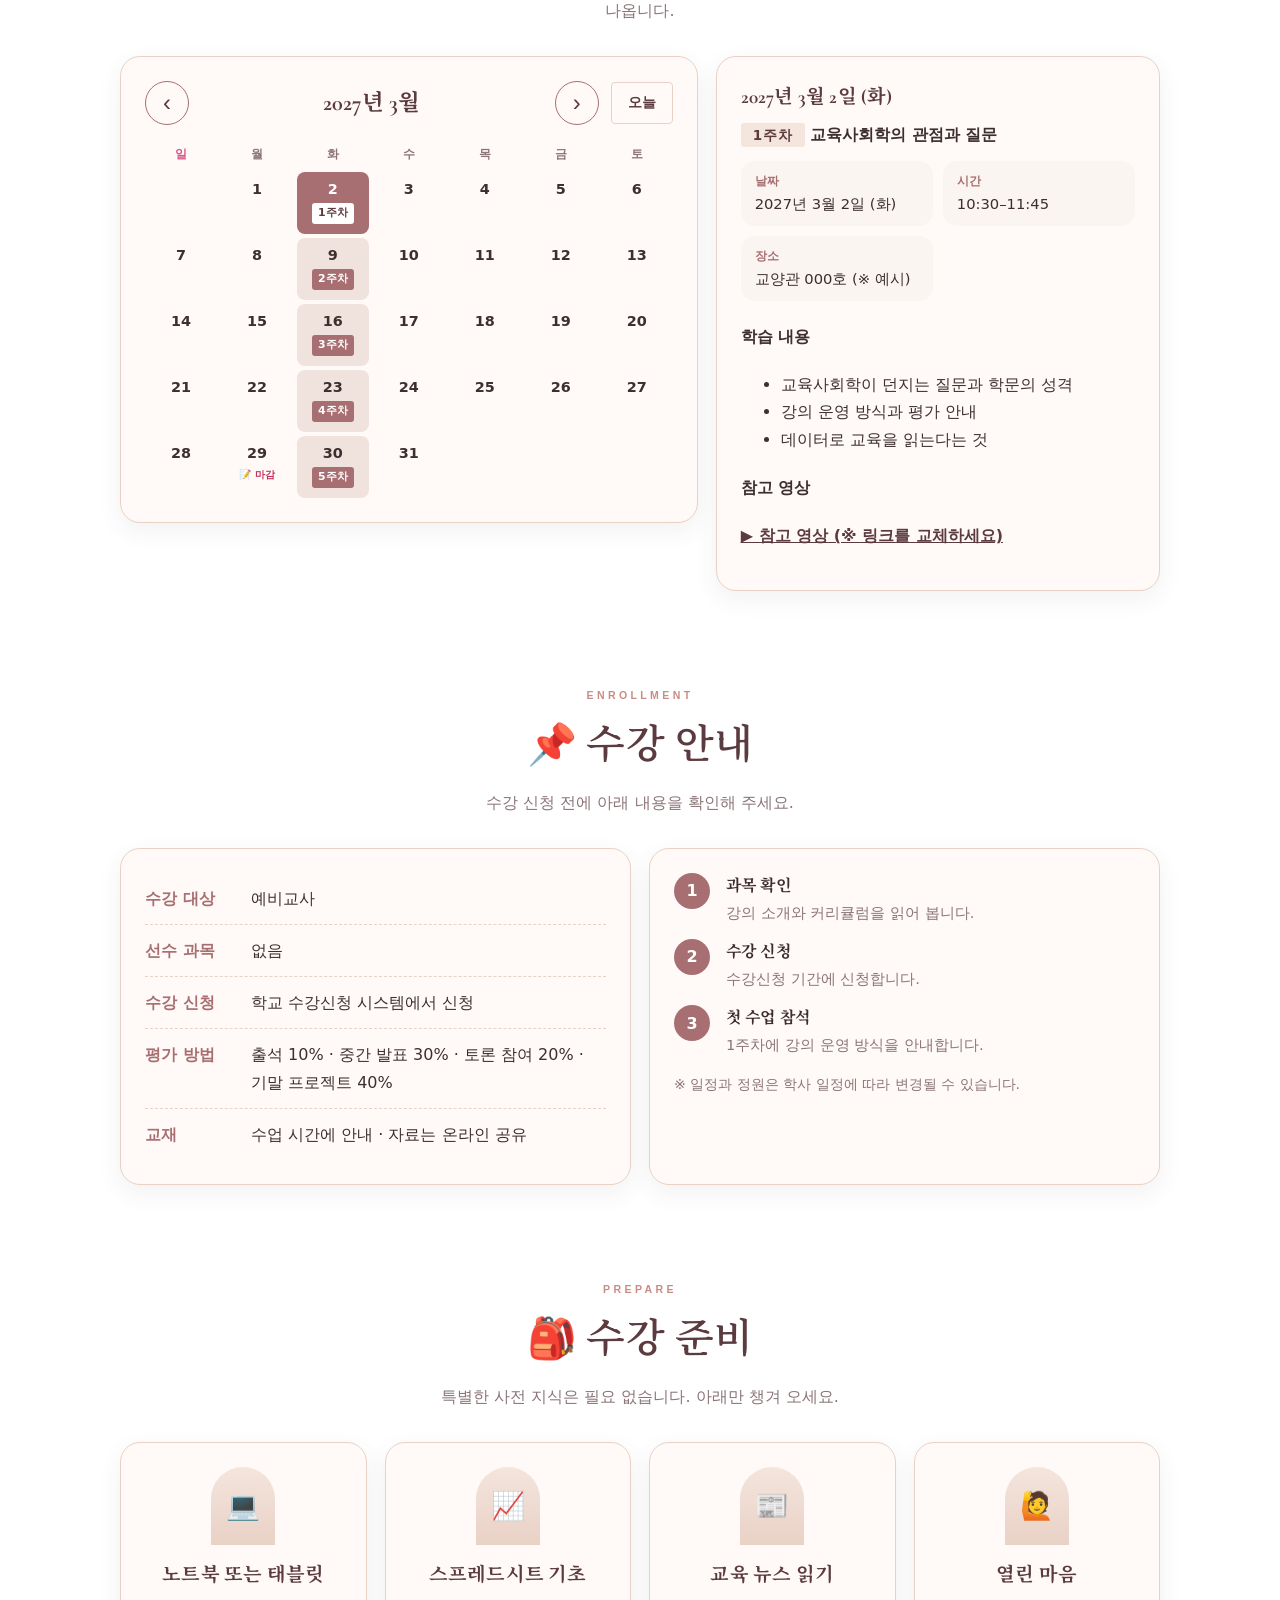
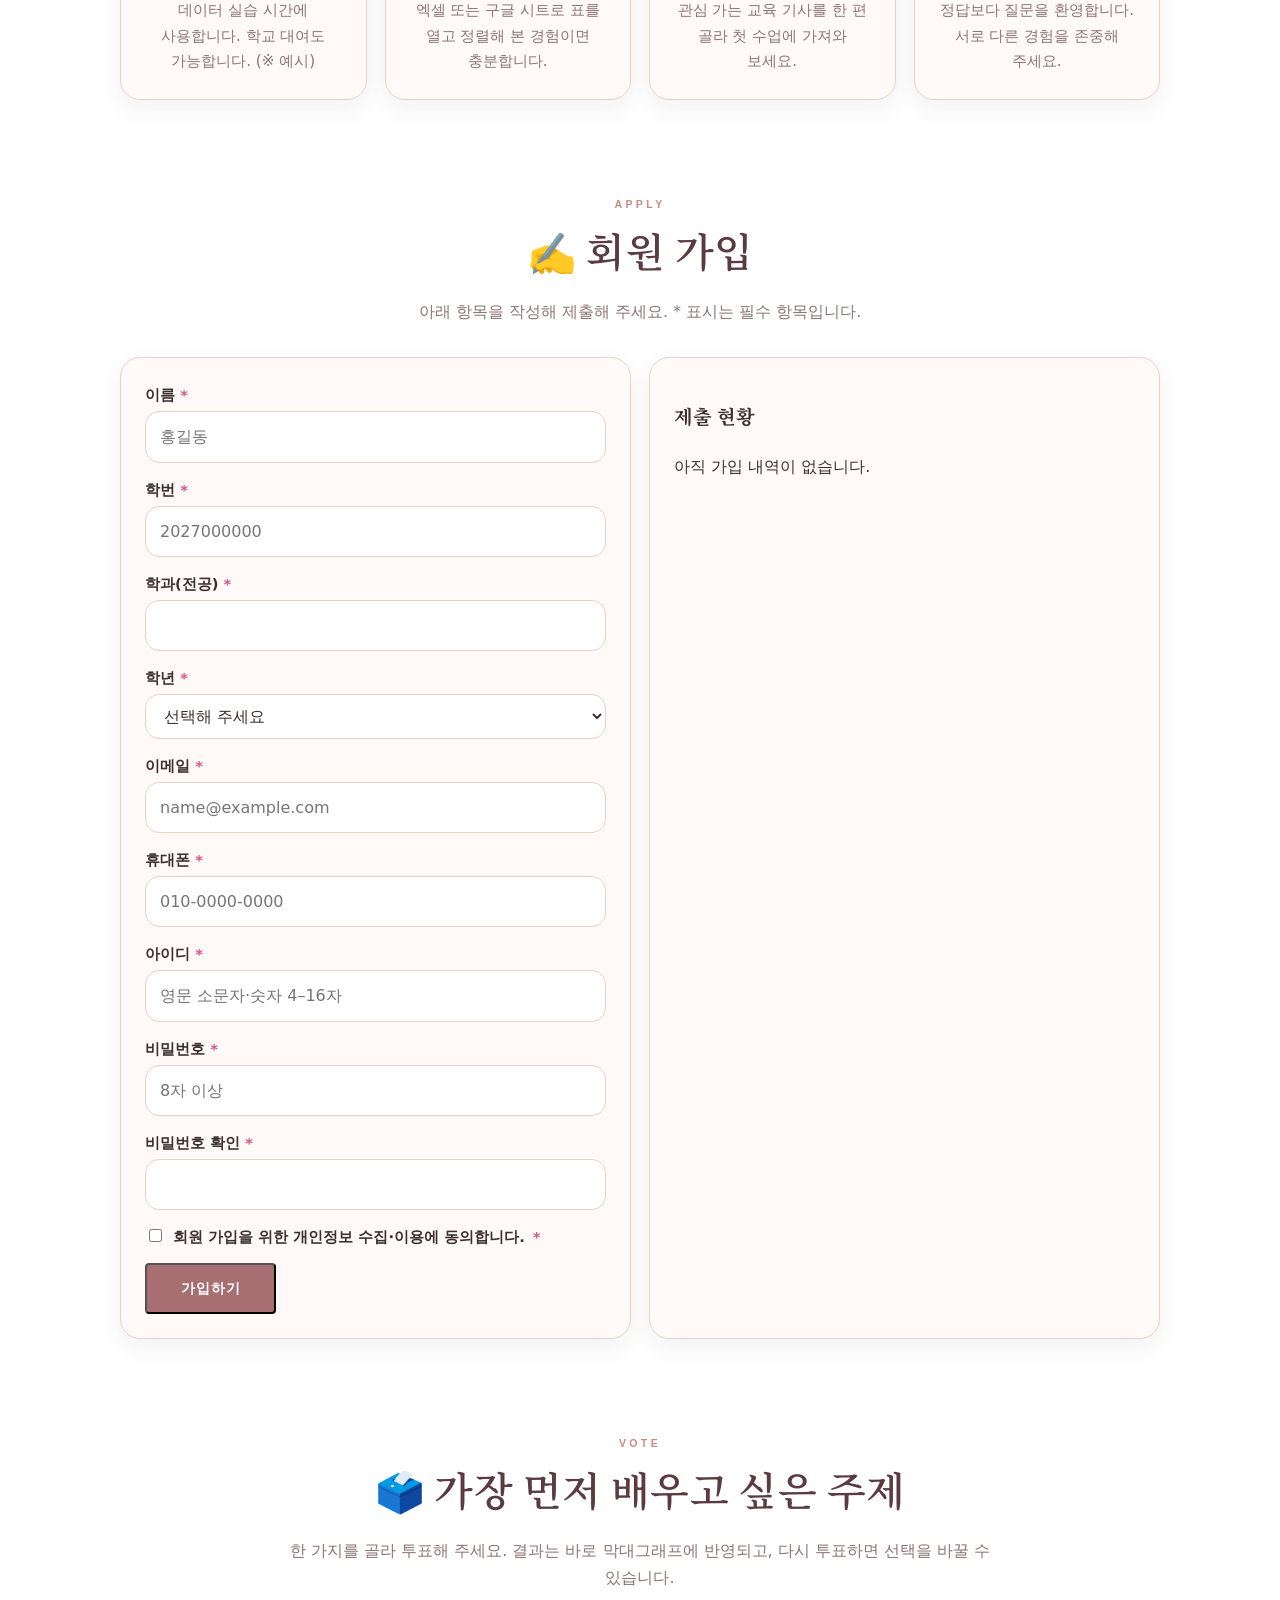
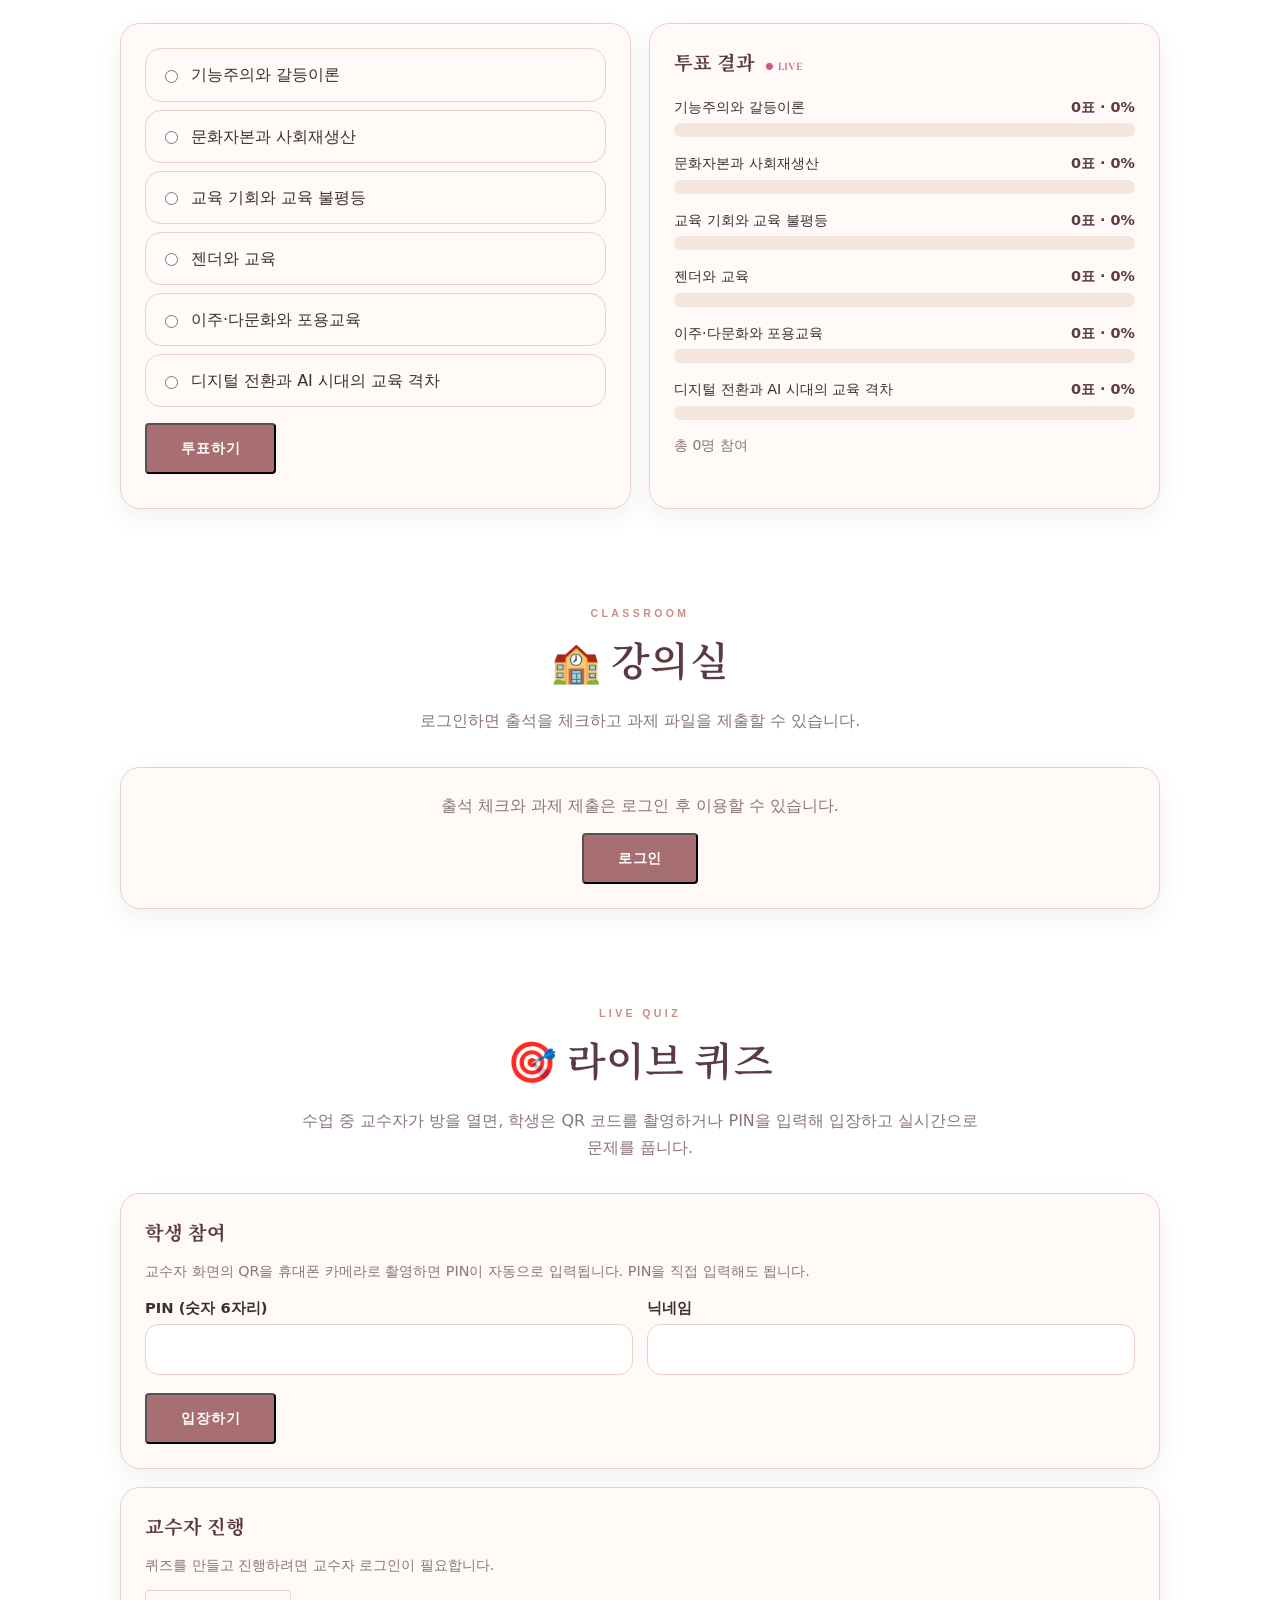
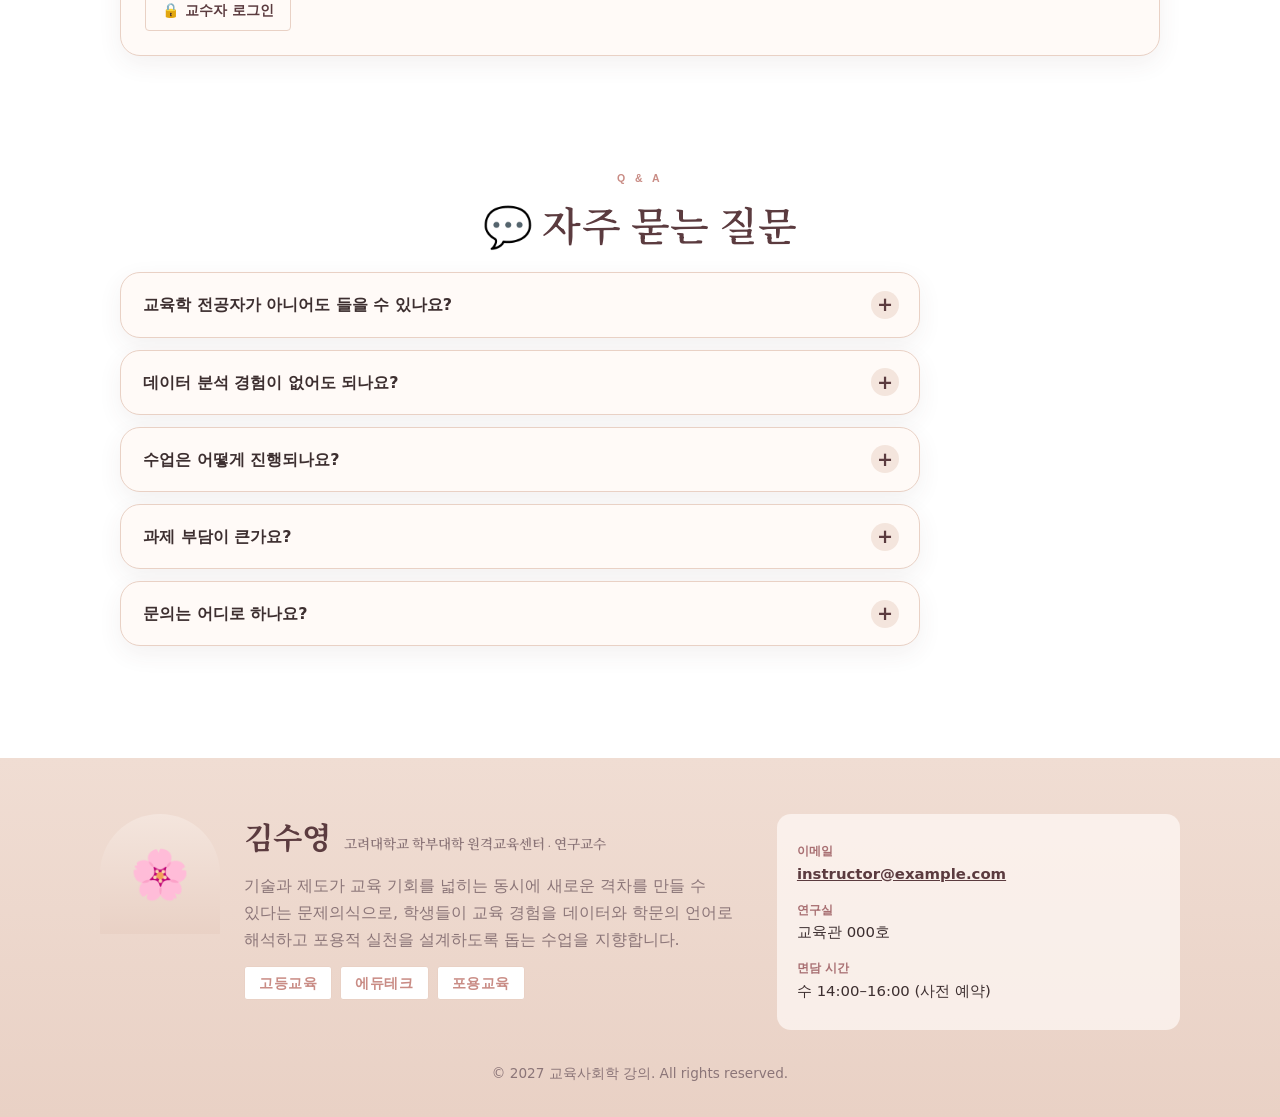
==== commit 3562484c: "Add files via upload" ====
--- a/index.html
+++ b/index.html
@@ -31,8 +31,8 @@
   <script src="config.js"></script>
   <script src="store.js"></script>
   <script src="app.js"></script>
+  <script src="sha256.js"></script>
   <script src="participate.js"></script>
-  <script src="sha256.js"></script>
   <script src="admin.js"></script>
   <script src="quiz.js"></script>
 </body>
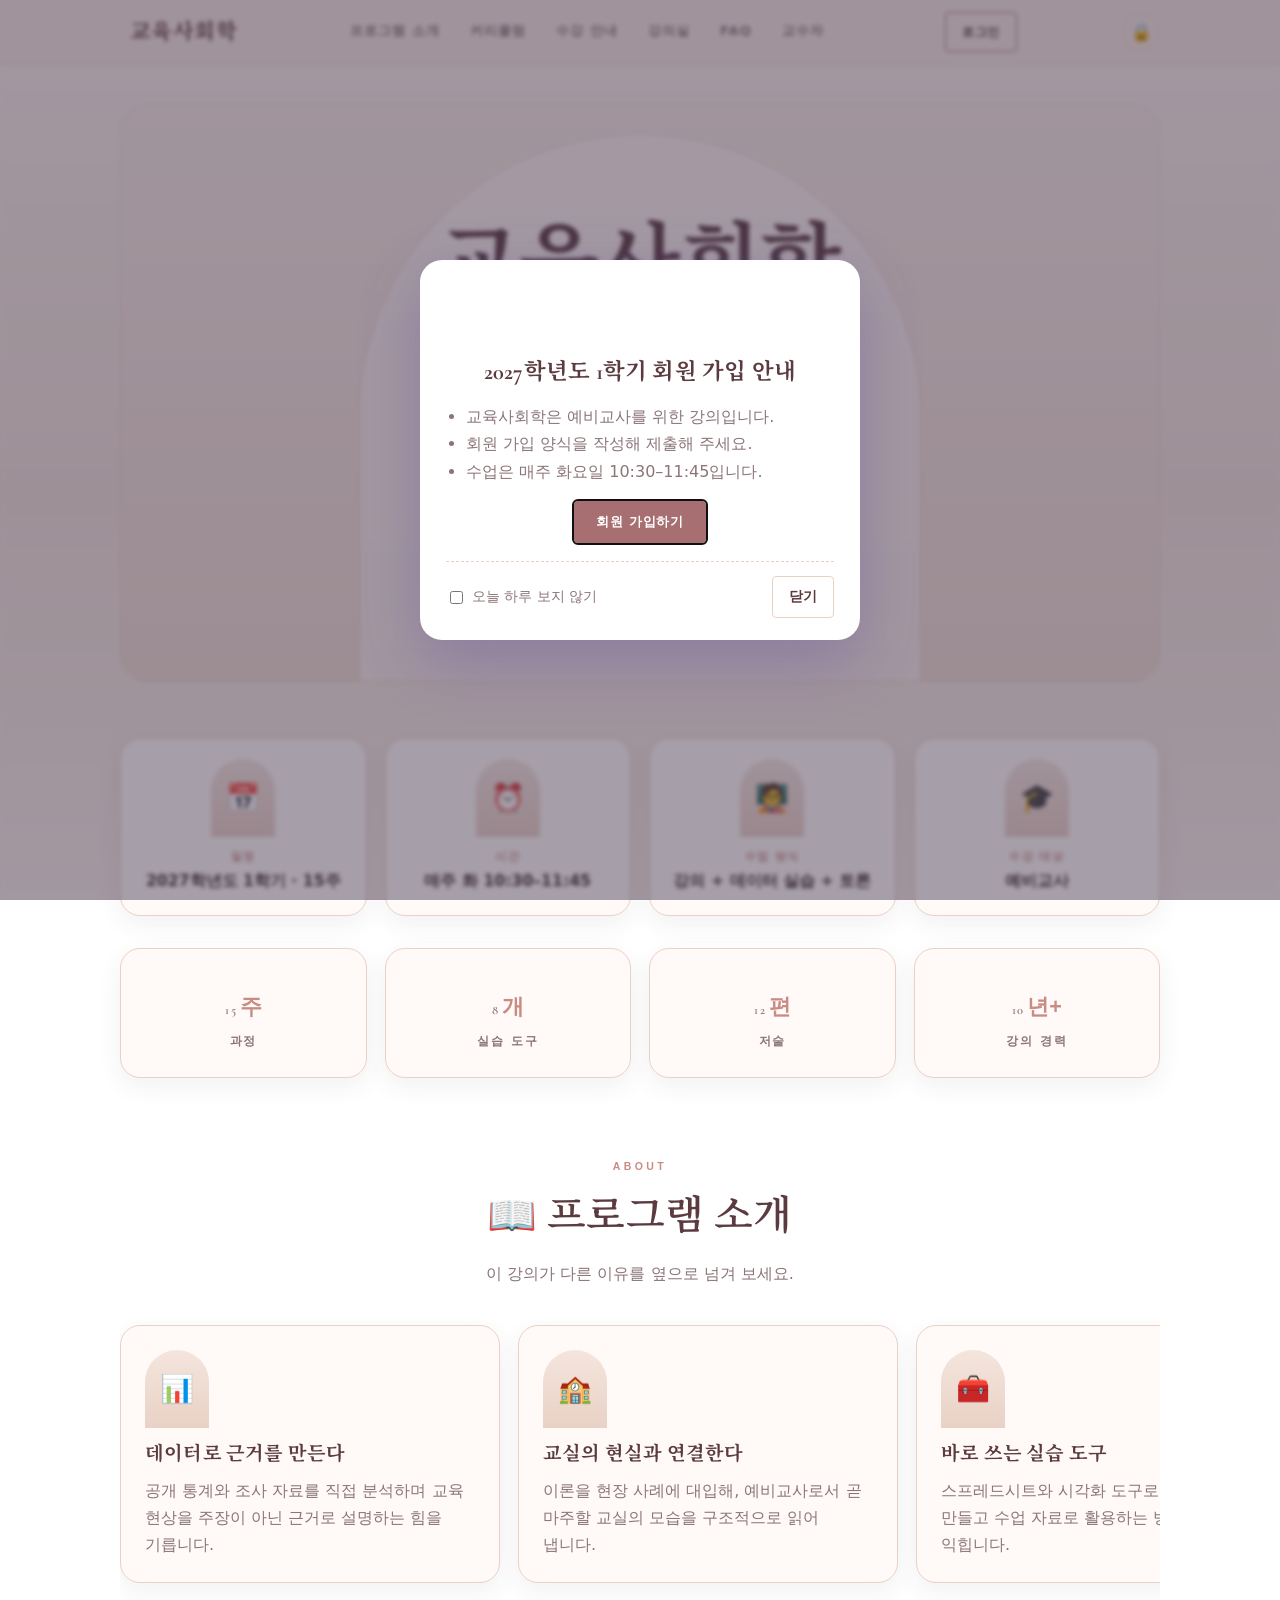
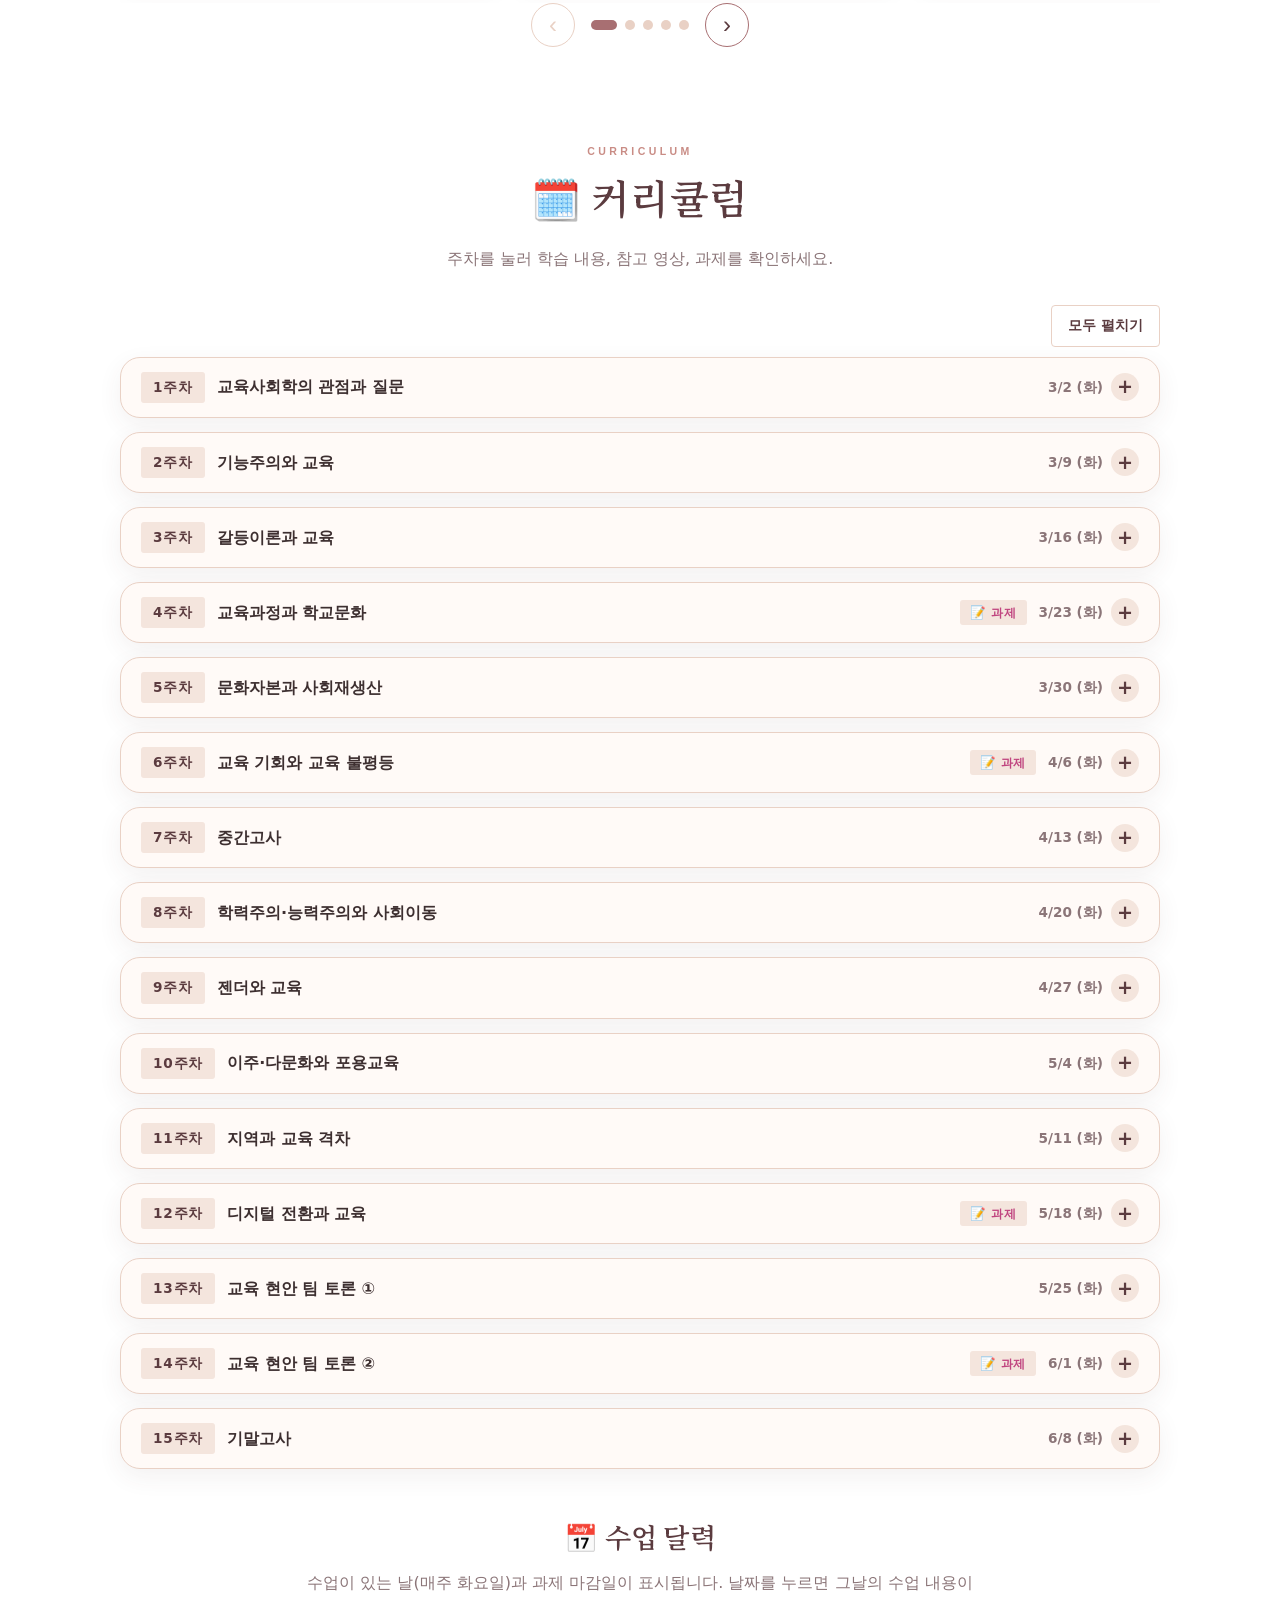
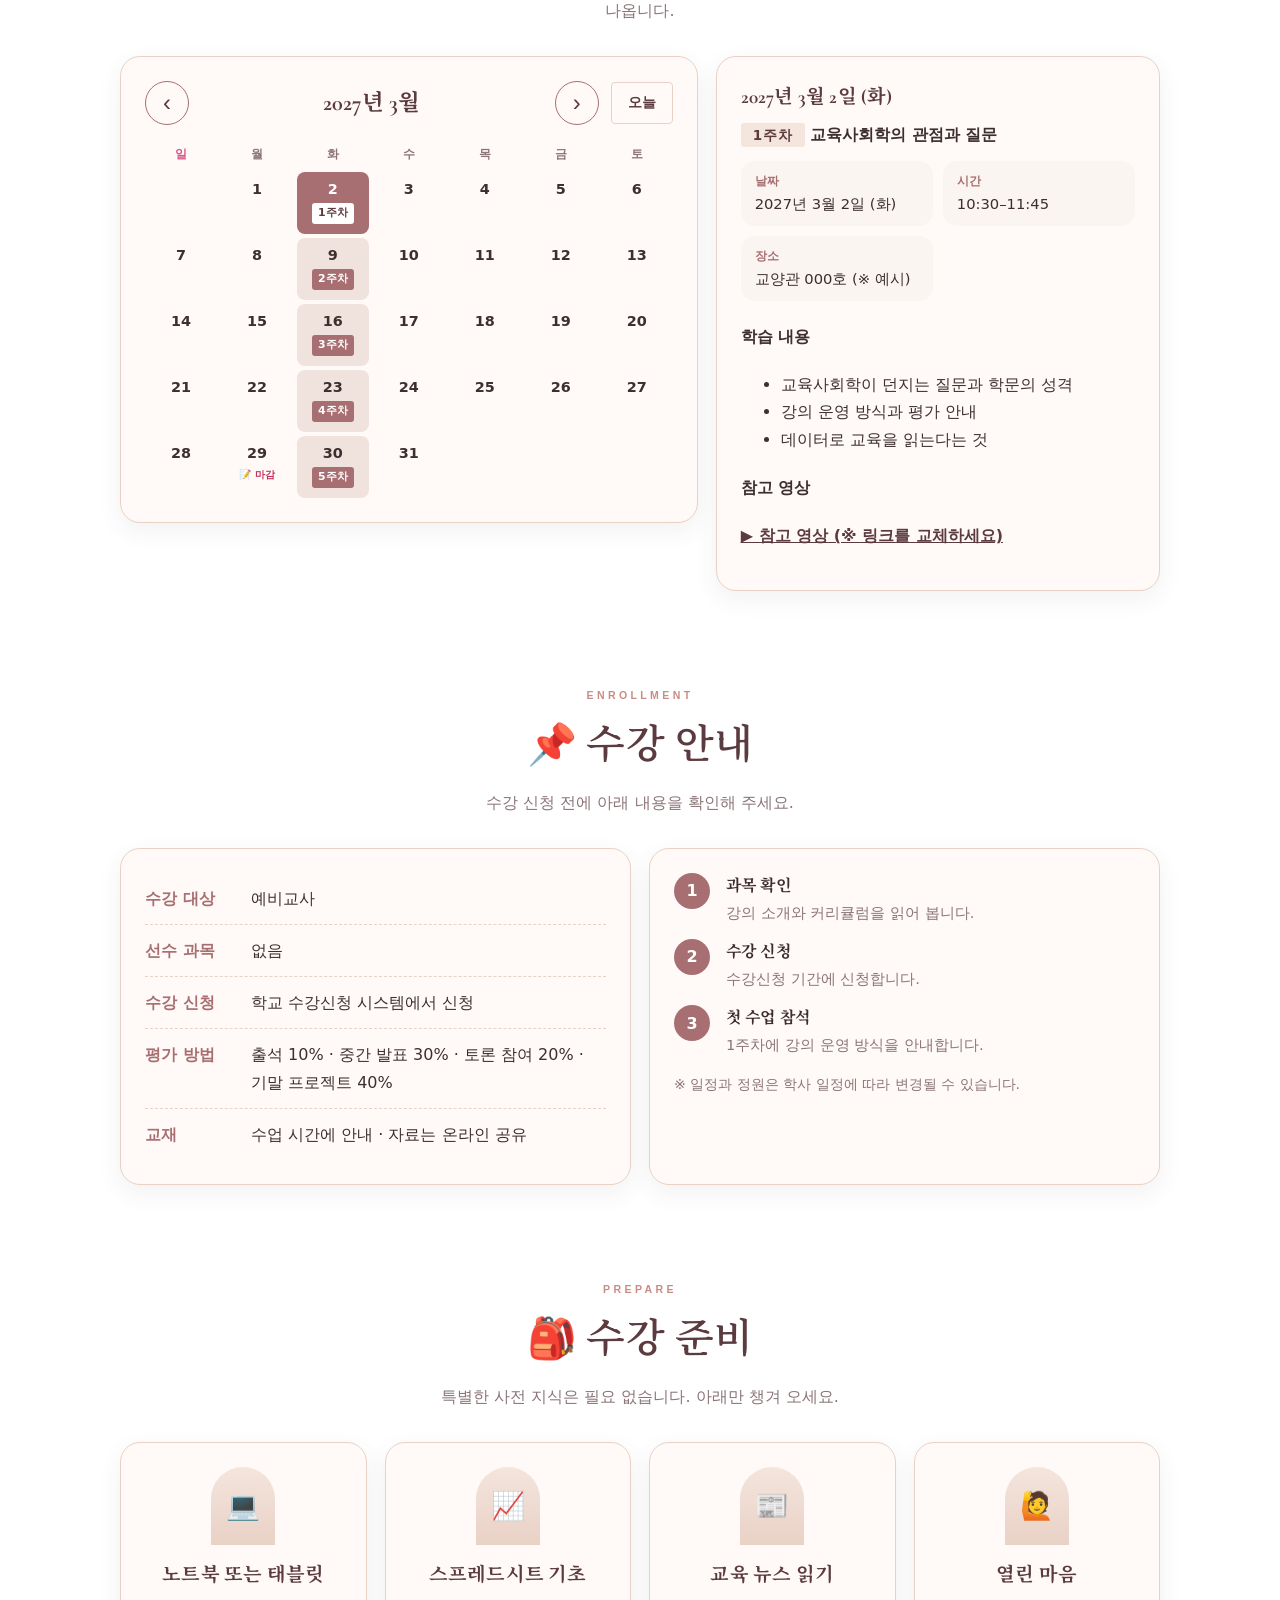
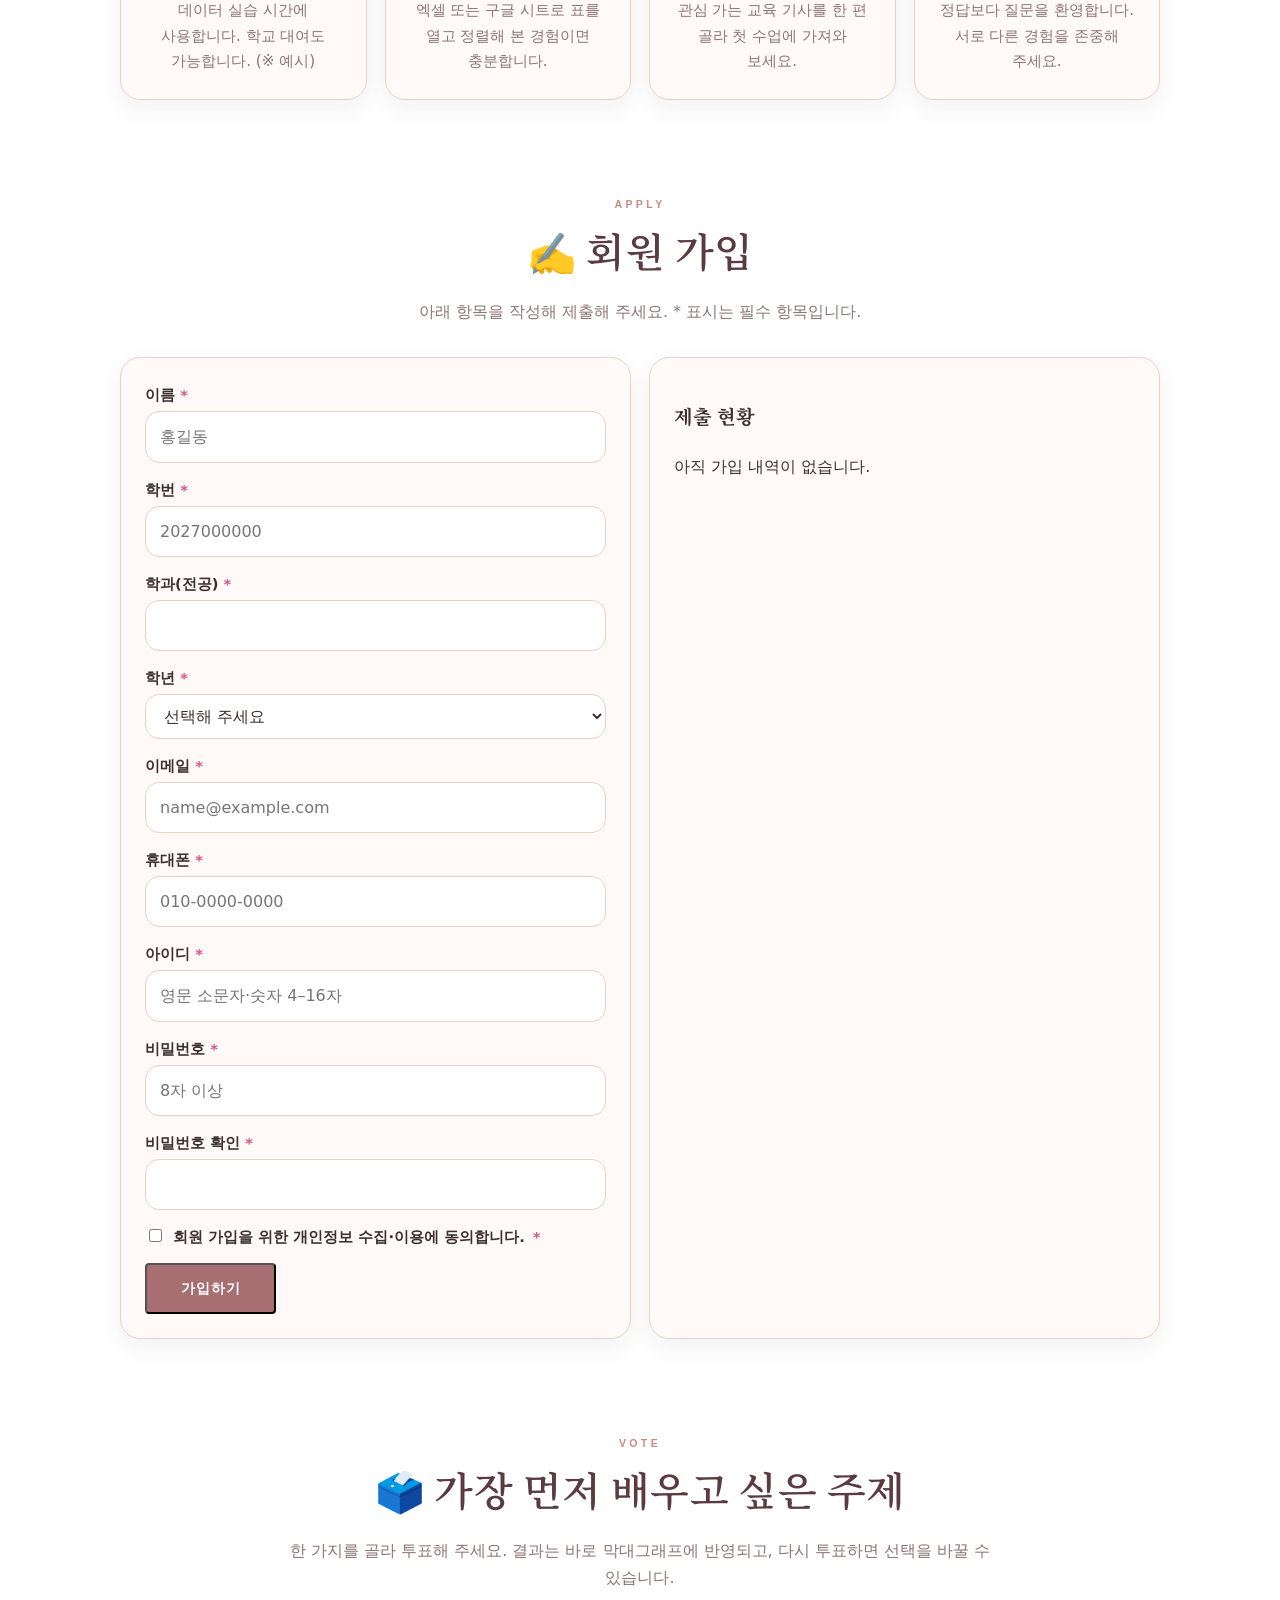
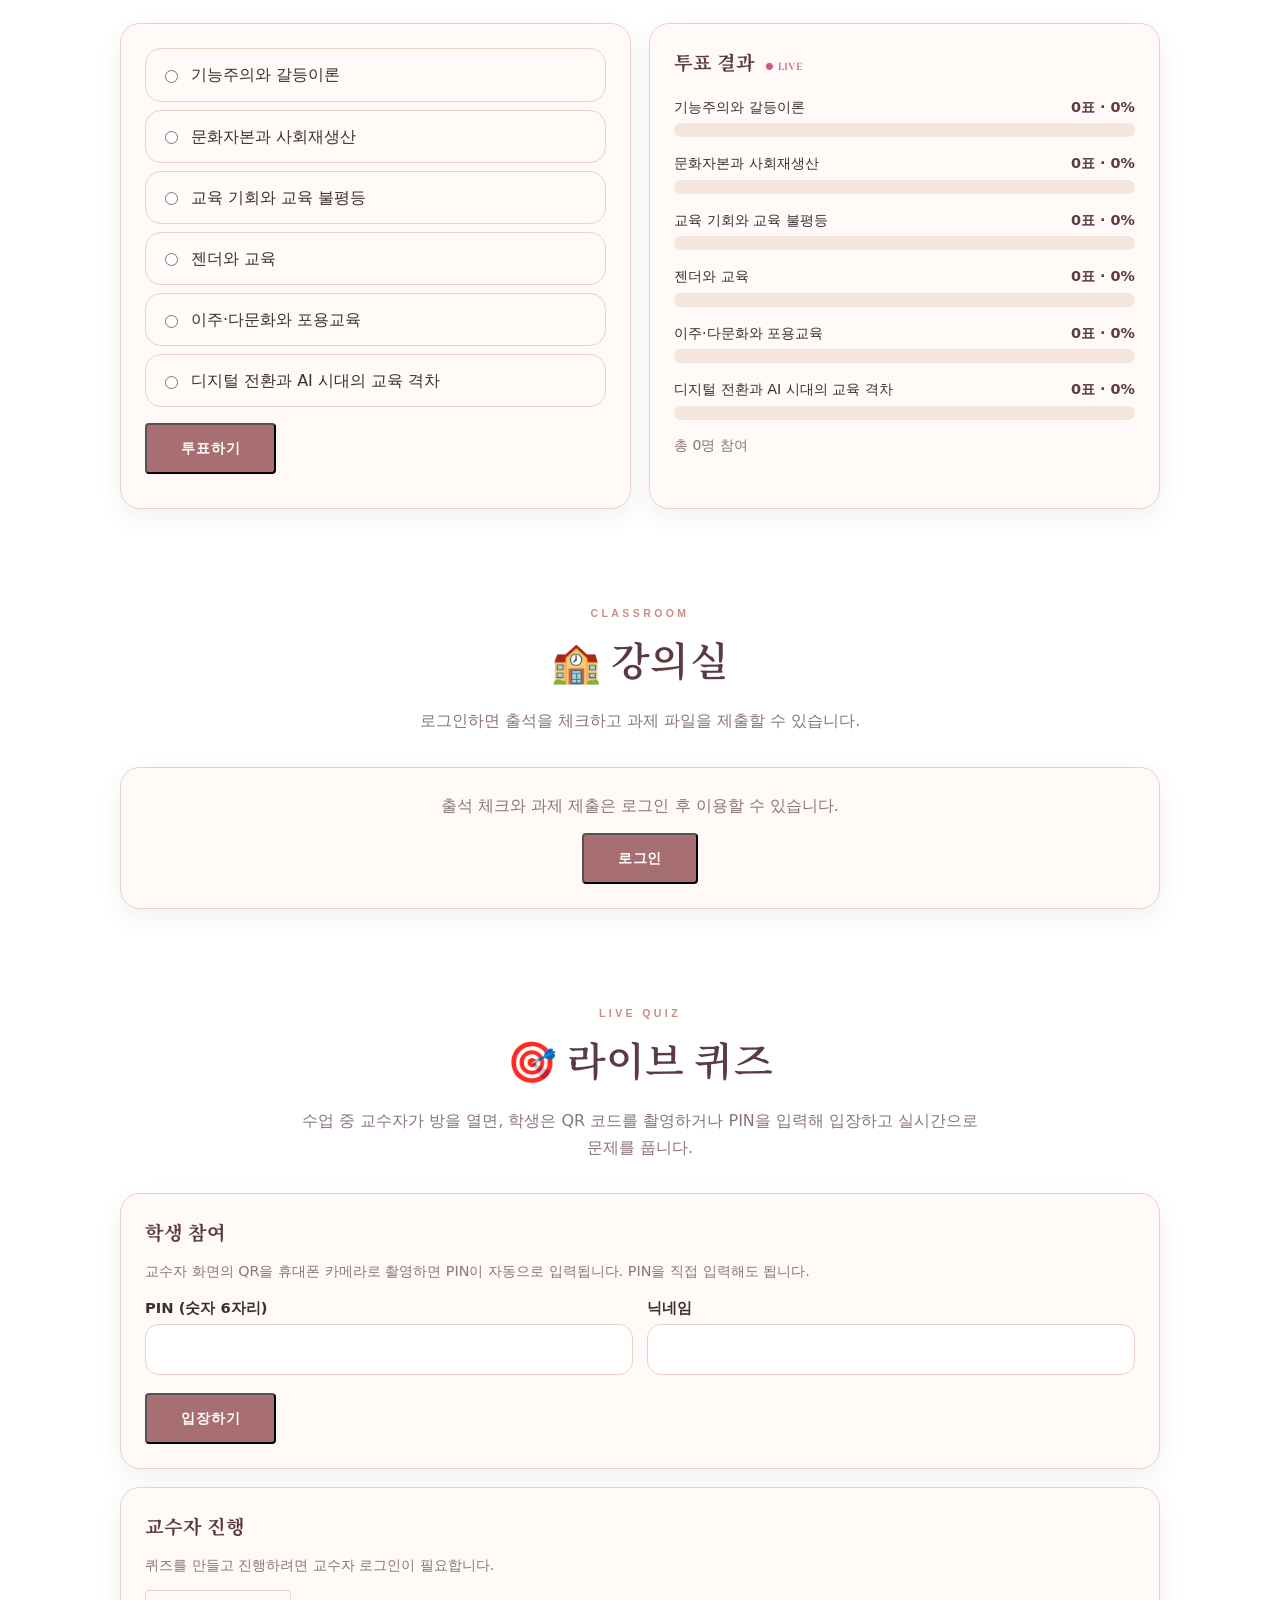
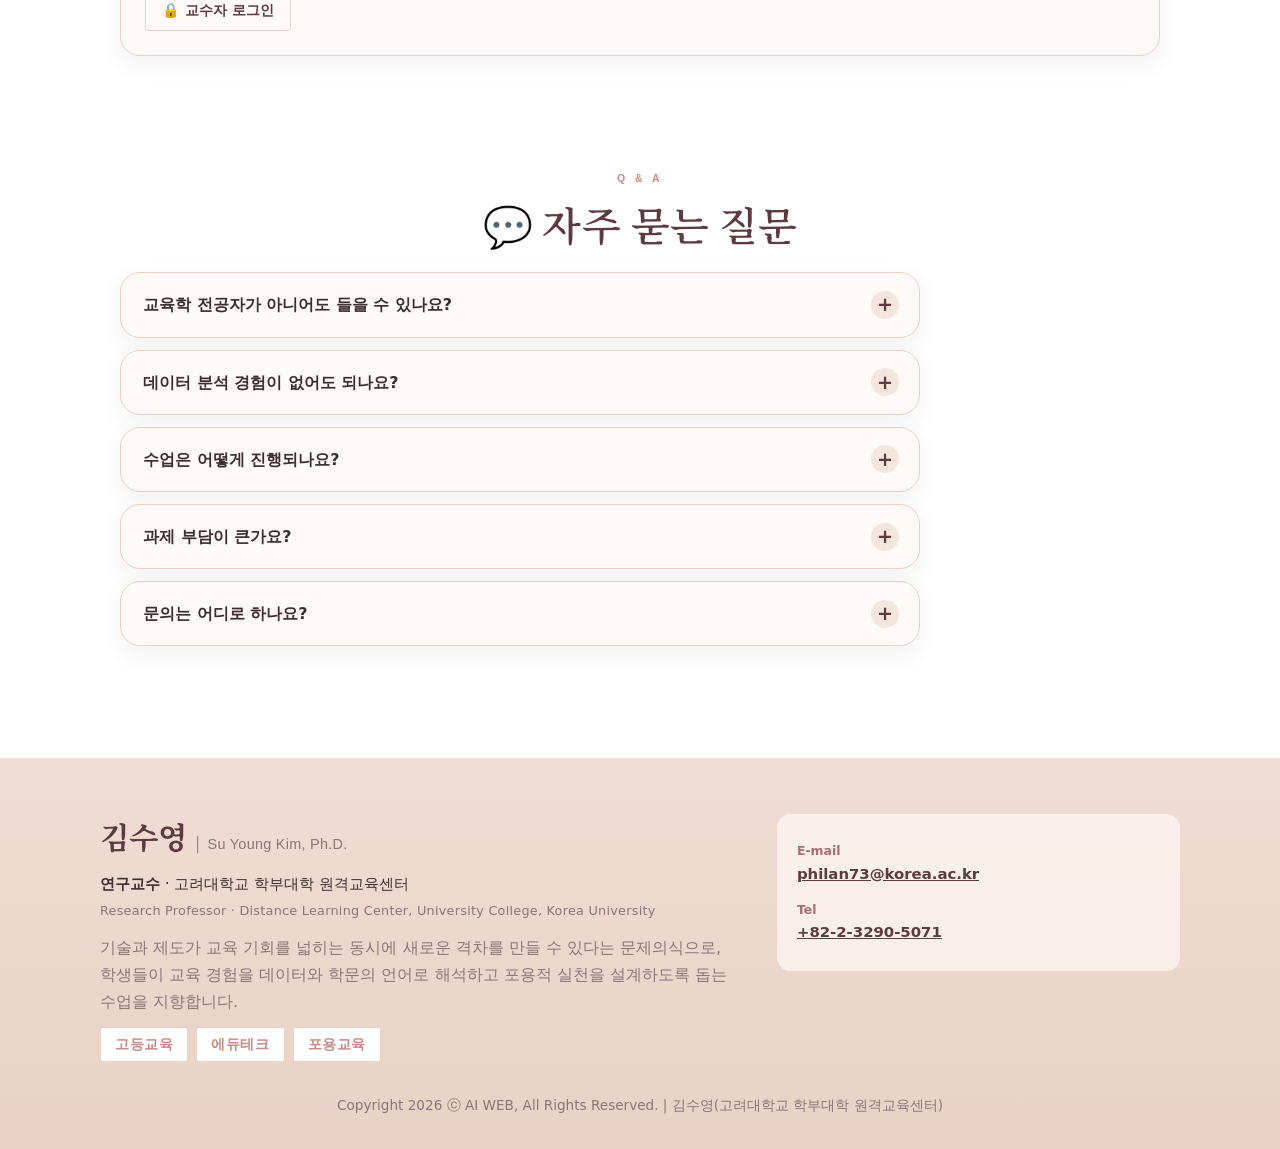
==== commit 9ade8bb3: "Add files via upload" ====
--- a/index.html
+++ b/index.html
@@ -4,6 +4,7 @@
   <meta charset="utf-8">
   <meta name="viewport" content="width=device-width, initial-scale=1">
   <title>교육사회학</title>
+  <link rel="icon" type="image/webp" href="assets/logo.webp">
   <link rel="preconnect" href="https://fonts.googleapis.com">
   <link rel="preconnect" href="https://fonts.gstatic.com" crossorigin>
   <link rel="stylesheet" href="https://fonts.googleapis.com/css2?family=Cormorant+Garamond:wght@500;600;700&family=Noto+Serif+KR:wght@400;600;700&display=swap">
--- a/styles.css
+++ b/styles.css
@@ -62,7 +62,7 @@
 /* Layout */
 section { max-width: 1080px; margin: 0 auto; padding: 72px 20px 24px; }
 .section-title { font-size: clamp(1.6rem, 4vw, 2.1rem); margin: 0 0 8px; color: var(--purple-700); }
-.section-title::before { content: "🌸 "; font-size: .8em; }
+.section-title::before { content: ""; }
 .section-lead { margin: 0 0 32px; color: var(--muted); max-width: 720px; }
 
 .card {
@@ -657,3 +657,14 @@
   .hero-card { padding: 56px 18px 36px; }
   .hero-card::before { width: 92%; }
 }
+
+/* 교수자(푸터) 소개 */
+.footer-profile h2 .name-en { font-family: "Pretendard", "Noto Sans KR", sans-serif; font-size: .9rem; font-weight: 500; color: var(--muted); letter-spacing: .02em; }
+.footer-profile .ins-role { margin: 0 0 2px; color: var(--ink); font-size: .95rem; }
+.footer-profile .ins-en { margin: 0 0 12px; font-size: .8rem; letter-spacing: .02em; color: var(--muted); }
+.footer-profile .ins-bio { margin: 0; color: var(--muted); }
+/* 강좌 로고 */
+.brand { display: inline-flex; align-items: center; gap: 10px; }
+.brand-logo { height: 36px; width: auto; display: block; }
+.popup-emoji img { height: 64px; width: auto; }
+.avatar-logo { width: 72%; height: auto; display: block; }
